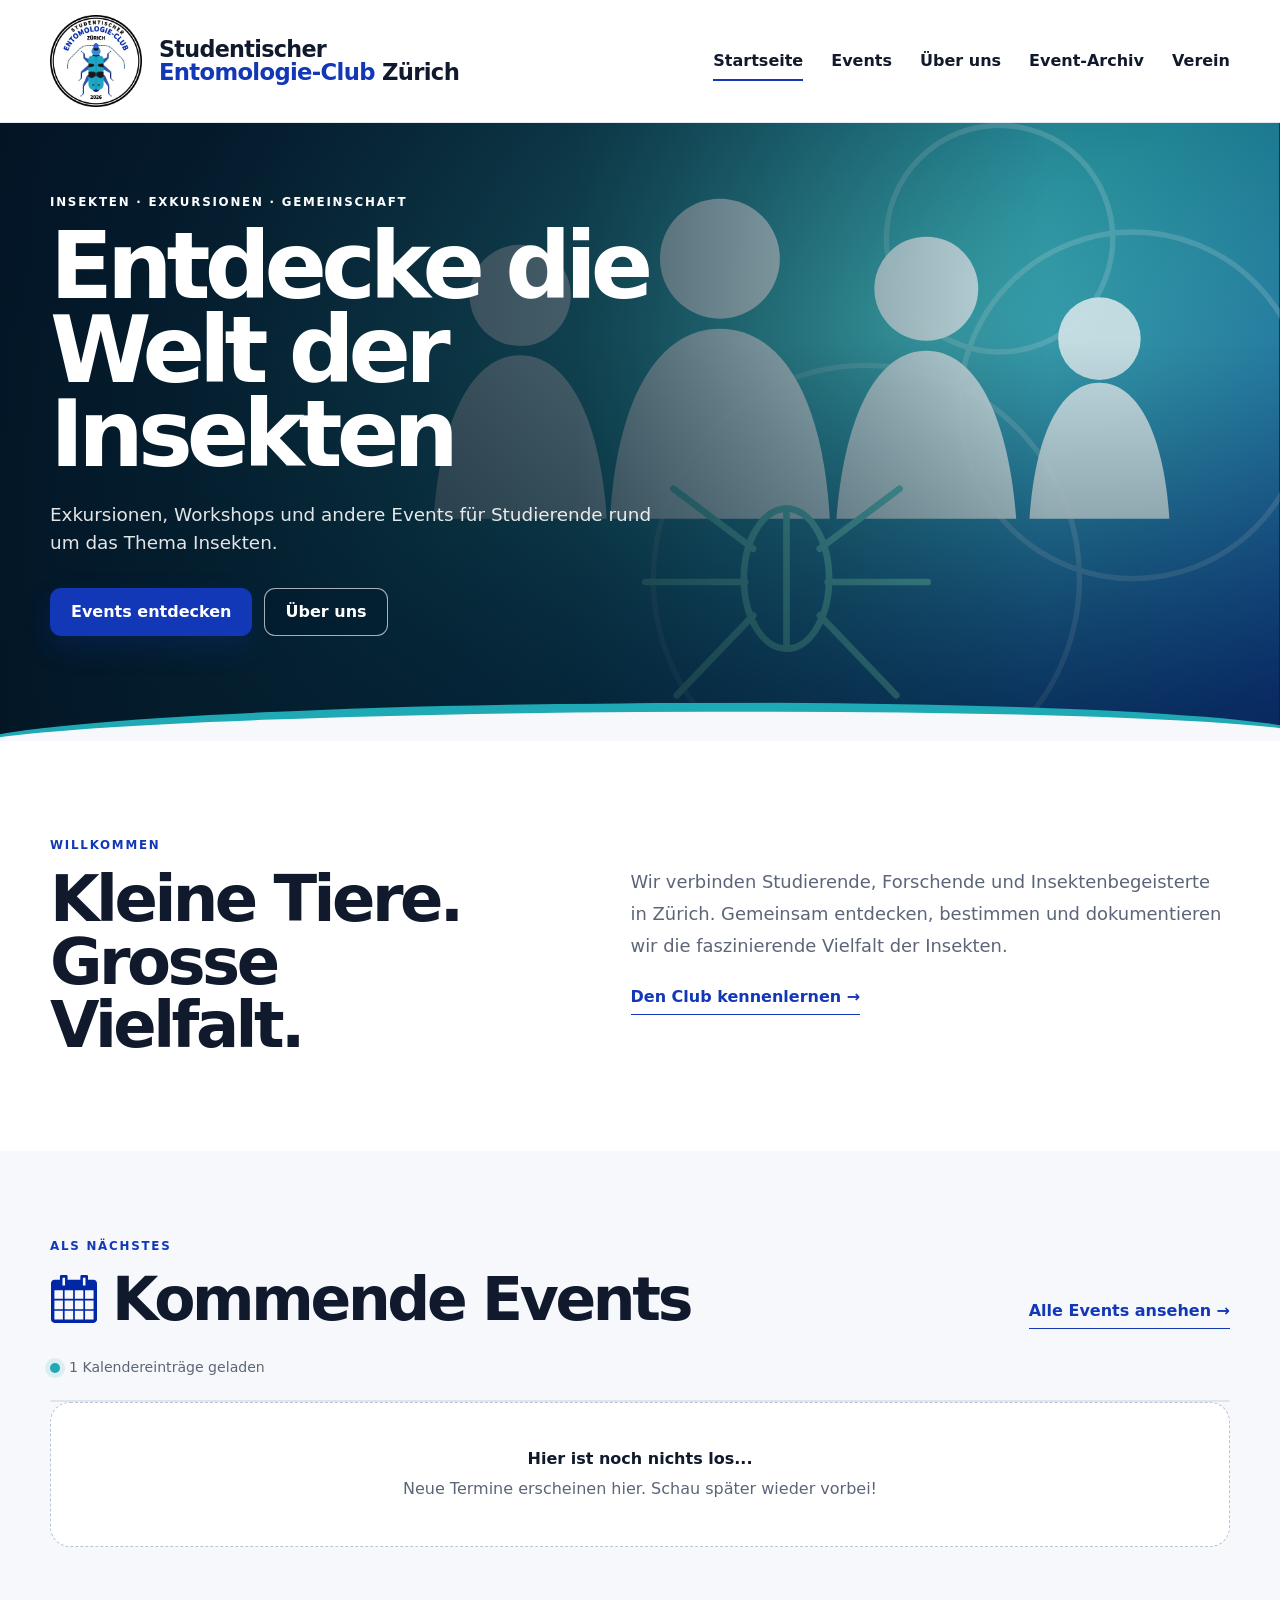
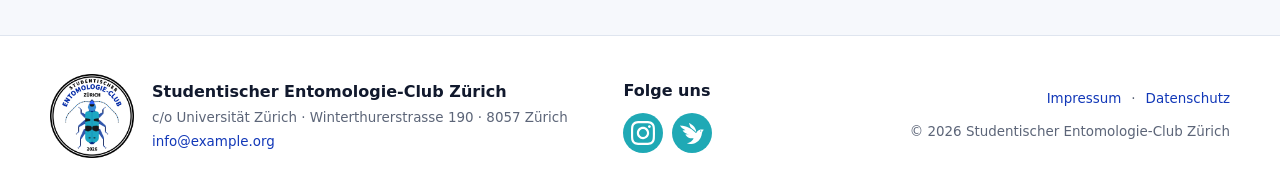
==== index.html @ a79291b7 "Update index.html" ====
<!doctype html>
<html lang="de">
<head>
  <meta charset="utf-8" />
  <meta name="viewport" content="width=device-width, initial-scale=1" />
  <meta name="theme-color" content="#1238b8" />
  <link rel="icon" href="assets/club-logo-maskottchen.png" type="image/png" />
  <link rel="stylesheet" href="styles.css" />
  <script src="calendar-config.js" defer></script>
  <script src="calendar/ics-parser.js" defer></script>
  <script src="app.js" defer></script>
  <meta name="description" content="Studentischer Entomologie-Club Zürich: Exkursionen, Bestimmungsabende und Workshops." />
  <title>Studentischer Entomologie-Club Zürich</title>
</head>
<body data-page="home">
<a class="skip-link" href="#main">Zum Inhalt springen</a>
<header class="site-header" id="top">
  <div class="header-inner shell">
    <a class="brand" href="index.html" aria-label="Startseite">
      <img src="assets/club-logo.png" alt="Logo des Studentischen Entomologie-Clubs Zürich" />
      <span class="brand-copy">
        <strong>Studentischer</strong>
        <span><b>Entomologie-Club</b> Zürich</span>
      </span>
    </a>
    <button class="menu-button" type="button" aria-expanded="false" aria-controls="main-nav">
      <span></span><span></span><span></span><span class="sr-only">Navigation öffnen</span>
    </button>
    <nav id="main-nav" class="main-nav" aria-label="Hauptnavigation">
      <a data-nav="home" href="index.html">Startseite</a>
      <a data-nav="events" href="events.html">Events</a>
      <a data-nav="about" href="ueber-uns.html">Über uns</a>
      <a data-nav="archive" href="archiv.html">Event-Archiv</a>
      <a data-nav="club" href="verein.html">Verein</a>
      <a class="button button-primary nav-join" data-member-only data-member-link href="#">Mitglied werden</a>
    </nav>
  </div>
</header>
<main id="main">
  <section class="hero" aria-labelledby="hero-title">
    <img id="hero-image" class="hero-media hero-image" src="assets/hero-group-placeholder.svg" alt="Mitglieder des Studentischen Entomologie-Clubs Zürich" />
    <video id="hero-video" class="hero-media hero-video" muted loop playsinline poster="assets/hero-poster.jpg" hidden aria-hidden="true">
      <source src="assets/hero-loop.mp4" type="video/mp4" />
    </video>
    <div class="hero-overlay"></div>
    <div class="hero-content shell">
      <div class="hero-copy-block">
        <p class="eyebrow">Insekten · Exkursionen · Gemeinschaft</p>
        <h1 id="hero-title">Entdecke die Welt der Insekten</h1>
        <p class="hero-copy">Exkursionen, Workshops und andere Events für Studierende rund um das Thema Insekten.</p>
        <div class="hero-actions">
          <a class="button button-primary" href="events.html">Events entdecken</a>
          <a class="button button-ghost" href="ueber-uns.html">Über uns</a>
          <a class="button button-ghost" data-member-only data-member-link href="#">Mitglied werden</a>
        </div>
      </div>
      <button id="video-toggle" class="video-toggle" type="button" aria-label="Video pausieren" hidden>
        <span class="video-toggle-icon" aria-hidden="true">Ⅱ</span>
      </button>
    </div>
    <div class="hero-wave" aria-hidden="true"></div>
  </section>

  <section class="home-intro section-white">
    <div class="shell intro-grid">
      <div><p class="eyebrow eyebrow-blue">Willkommen</p><h2>Kleine Tiere.<br />Grosse Vielfalt.</h2></div>
      <div><p data-home-intro></p><a class="text-action" href="ueber-uns.html">Den Club kennenlernen →</a></div>
    </div>
  </section>

  <section class="events-section home-events" aria-labelledby="home-events-title">
    <div class="shell">
      <div class="section-header">
        <div><p class="eyebrow eyebrow-blue">Als Nächstes</p><h2 id="home-events-title"><span class="section-icon" aria-hidden="true">
          <img src="assets/icons/calendar_blue.svg" alt="Kalender">
        </span>Kommende Events</h2></div>
        <a class="text-action" href="events.html">Alle Events ansehen →</a>
      </div>
      <div id="calendar-status" class="calendar-status" role="status" aria-live="polite"><span class="status-dot"></span><span>Kalender wird geladen …</span></div>
      <div id="home-event-list" class="event-list"></div>
      <div id="empty-state" class="empty-state" hidden><strong>Hier ist noch nichts los...</strong><span>Neue Termine erscheinen hier. Schau später wieder vorbei!</span></div>
    </div>
  </section>

  <!--
  <section class="feature-strip section-white">
    <div class="shell feature-grid">
      <a class="feature-card" href="events.html"><span>01</span><h3>Mitmachen</h3><p>Exkursionen, Workshops und Bestimmungsabende.</p></a>
      <a class="feature-card" href="ueber-uns.html"><span>02</span><h3>Menschen</h3><p>Lerne den Vorstand und den Club kennen.</p></a>
      <a class="feature-card" href="archiv.html"><span>03</span><h3>Zurückblicken</h3><p>Vergangene Events geordnet nach Semestern.</p></a>
    </div>
  </section>
-->
  
  <section class="membership-band" data-member-only aria-labelledby="membership-title">
    <div class="shell membership-inner"><div class="membership-icon" aria-hidden="true">◎</div><div class="membership-copy"><h2 id="membership-title">Mitglied werden</h2><p>Werde Teil unserer Community und entdecke gemeinsam mit uns die Vielfalt der Insekten.</p></div><a class="button button-light" data-member-link href="#">Jetzt beitreten</a></div>
  </section>
</main>
<footer class="site-footer" id="contact">
  <div class="shell footer-grid">
    <div class="footer-club">
      <img src="assets/club-logo.png" alt="" />
      <div>
        <strong data-brand>Studentischer Entomologie-Club Zürich</strong>
        <span data-address>c/o Universität Zürich</span>
        <a data-email-link href="mailto:info@example.org">info@example.org</a>
      </div>
    </div>
    <div class="footer-social">
      <strong>Folge uns</strong>
      <div class="social-links">
        <a data-instagram-link href="#" aria-label="Instagram">
          <img src="assets/icons/instagram.svg" alt="Instagram">
        </a>
        <a data-inaturalist-link href="#" aria-label="iNaturalist">
          <img src="assets/icons/inaturalist.svg" alt="iNaturalist">
        </a>
      </div>
    </div>
    <div class="footer-legal">
      <div><a href="verein.html#impressum">Impressum</a><span>·</span><a href="verein.html#datenschutz">Datenschutz</a></div>
      <span>© <span id="year"></span> <span data-brand>Studentischer Entomologie-Club Zürich</span></span>
    </div>
  </div>
</footer>
<div id="toast" class="toast" role="status" aria-live="polite"></div>
<dialog id="event-dialog" class="event-dialog">
  <button id="dialog-close" class="dialog-close" type="button" aria-label="Event schliessen">×</button>
  <div id="dialog-content"></div>
</dialog>
</body></html>
---- styles.css ----
:root {
  --blue: #1238b8;
  --blue-dark: #0b245f;
  --blue-soft: #eaf0ff;
  --teal: #1fa9b5;
  --teal-light: #66d2cf;
  --ink: #11192d;
  --muted: #5c6578;
  --paper: #fff;
  --canvas: #f6f8fc;
  --line: #dfe5ef;
  --success: #188e86;
  --error: #b43838;
  --shadow: 0 18px 60px rgba(24,50,104,.12);
  --radius: 20px;
  --shell: min(1180px, calc(100vw - 40px));
}
* { box-sizing: border-box; }
html { scroll-behavior: smooth; }
body { margin: 0; color: var(--ink); background: var(--canvas); font-family: Inter, ui-sans-serif, system-ui, -apple-system, BlinkMacSystemFont, "Segoe UI", sans-serif; line-height: 1.55; }
body.dialog-open { overflow: hidden; }
a { color: inherit; }
img, video { display: block; max-width: 100%; }
button, input { font: inherit; }
.shell { width: var(--shell); margin-inline: auto; }
.sr-only { position: absolute; width: 1px; height: 1px; padding: 0; margin: -1px; overflow: hidden; clip: rect(0,0,0,0); white-space: nowrap; border: 0; }
.skip-link { position: fixed; z-index: 999; top: 10px; left: 10px; transform: translateY(-150%); padding: 10px 14px; border-radius: 10px; background: #fff; }
.skip-link:focus { transform: translateY(0); }
[hidden] { display: none !important; }

.site-header { position: relative; z-index: 50; background: #fff; border-bottom: 1px solid rgba(223,229,239,.8); }
.header-inner { min-height: 122px; display: flex; align-items: center; justify-content: space-between; gap: 32px; }
.brand { display: inline-flex; align-items: center; gap: 17px; min-width: 0; text-decoration: none; }
.brand img { width: 92px; height: 92px; object-fit: contain; flex: 0 0 auto; }
.brand-copy { min-width: 0; display: grid; font-size: 1.42rem; font-weight: 800; line-height: 1.03; letter-spacing: -.03em; }
.brand-copy strong { font-size: .98em; }
.brand-copy b { color: var(--blue); }
.main-nav { display: flex; align-items: center; gap: 28px; }
.main-nav > a { position: relative; text-decoration: none; font-weight: 750; white-space: nowrap; }
.main-nav > a:not(.button)::after { content: ""; position: absolute; left: 0; right: 100%; bottom: -8px; height: 2px; background: var(--blue); transition: right .2s ease; }
.main-nav > a:not(.button):hover::after, .main-nav > a.is-active:not(.button)::after { right: 0; }
.menu-button { display: none; width: 46px; height: 46px; padding: 9px; border: 0; border-radius: 12px; background: var(--blue-soft); }
.menu-button > span:not(.sr-only) { display: block; height: 2px; margin: 5px 0; background: var(--blue-dark); }

.button { min-height: 48px; display: inline-flex; align-items: center; justify-content: center; gap: 10px; padding: 0 20px; border: 1px solid transparent; border-radius: 11px; text-decoration: none; font-weight: 800; transition: transform .18s ease, box-shadow .18s ease; }
.button:hover { transform: translateY(-2px); }
.button-primary { color: #fff; background: var(--blue); box-shadow: 0 12px 28px rgba(18,56,184,.2); }
.button-ghost { color: #fff; border-color: rgba(255,255,255,.65); background: rgba(4,20,42,.22); backdrop-filter: blur(8px); }
.button-light { color: var(--blue); background: #fff; }
.nav-join { min-height: 50px; padding-inline: 24px; }
.text-action { display: inline-flex; align-items: center; padding-bottom: 4px; color: var(--blue); border: 0; border-bottom: 1px solid currentColor; background: none; text-decoration: none; font-weight: 800; cursor: pointer; }

.hero { position: relative; min-height: 590px; display: grid; overflow: hidden; color: #fff; background: var(--blue-dark); }
.hero-media { position: absolute; inset: 0; width: 100%; height: 100%; object-fit: cover; }
.hero-overlay { position: absolute; inset: 0; background: linear-gradient(90deg, rgba(3,19,35,.92) 0%, rgba(4,29,43,.70) 45%, rgba(5,40,54,.12) 82%), linear-gradient(0deg, rgba(3,26,37,.58), transparent 65%); }
.hero-content { position: relative; z-index: 2; min-height: 590px; display: grid; grid-template-columns: minmax(0, 1fr) auto; align-items: center; gap: 40px; padding-block: 70px 105px; }
.hero-copy-block { max-width: 670px; }
.eyebrow { margin: 0 0 14px; font-size: .74rem; font-weight: 900; letter-spacing: .15em; text-transform: uppercase; }
.eyebrow-blue { color: var(--blue); }
.hero h1, .page-hero h1 { margin: 0; font-size: clamp(3.6rem, 7.2vw, 6.7rem); line-height: .91; letter-spacing: -.065em; }
.hero-copy { max-width: 620px; margin: 24px 0 0; color: rgba(255,255,255,.89); font-size: 1.15rem; }
.hero-actions { display: flex; flex-wrap: wrap; gap: 12px; margin-top: 30px; }
.video-toggle { width: 86px; height: 86px; display: grid; place-items: center; border: 2px solid rgba(255,255,255,.8); border-radius: 50%; color: #fff; background: rgba(0,0,0,.18); cursor: pointer; backdrop-filter: blur(8px); }
.video-toggle-icon { font-size: 1.55rem; }
.hero-wave { position: absolute; z-index: 3; left: -3%; right: -3%; bottom: -42px; height: 80px; border-top: 9px solid var(--teal); border-radius: 50% 50% 0 0; background: var(--canvas); transform: rotate(-.4deg); }

.page-hero { padding: 78px 0 72px; background: linear-gradient(130deg, #f8fbff 0%, #edf5fb 58%, #e2f6f5 100%); border-bottom: 1px solid var(--line); }
.page-hero h1 { max-width: 950px; font-size: clamp(3.2rem, 7vw, 6.2rem); }
.page-hero p:last-child { max-width: 760px; margin: 22px 0 0; color: var(--muted); font-size: 1.12rem; }

.section-white { background: #fff; }
.home-intro { padding: 95px 0; }
.intro-grid { display: grid; grid-template-columns: .9fr 1.1fr; gap: 90px; align-items: start; }
.intro-grid h2, .section-header h2, .team-section h2, .archive-promo h2, .documents-section h2, .contact-page h2, .legal-section h2 { margin: 0; font-size: clamp(2.4rem, 5vw, 4.3rem); line-height: .98; letter-spacing: -.055em; }
.intro-grid > div:last-child > p { margin: 30px 0 22px; color: var(--muted); font-size: 1.12rem; line-height: 1.8; }

.events-section { padding: 78px 0 88px; background: var(--canvas); }
.home-events { padding-top: 86px; }
.page-events { padding-top: 68px; }
.section-header { display: flex; align-items: end; justify-content: space-between; gap: 30px; margin-bottom: 25px; }
.section-header h2 { display: flex; align-items: center; gap: 14px; font-size: clamp(2.15rem, 4.7vw, 3.75rem); }
.section-icon { color: var(--blue); font-size: .8em; }
.section-icon img { width: 1em; height: 1em; object-fit: contain; display: block; }
.filter-row { display: flex; flex-wrap: wrap; gap: 9px; margin-bottom: 18px; }
.filter-chip { min-height: 44px; padding: 0 16px; border: 1px solid var(--line); border-radius: 999px; color: var(--ink); background: #fff; font-weight: 760; cursor: pointer; }
.filter-chip:hover, .filter-chip.is-active { color: #fff; border-color: var(--blue); background: var(--blue); }
.calendar-status { min-height: 28px; display: flex; align-items: center; gap: 9px; margin: 12px 0 18px; color: var(--muted); font-size: .88rem; }
.status-dot { width: 10px; height: 10px; border-radius: 50%; background: #8793a8; box-shadow: 0 0 0 5px rgba(135,147,168,.12); }
.calendar-status.is-success .status-dot { background: var(--teal); box-shadow: 0 0 0 5px rgba(31,169,181,.13); }
.calendar-status.is-error { color: var(--error); }
.calendar-status.is-error .status-dot { background: var(--error); box-shadow: 0 0 0 5px rgba(180,56,56,.12); }
.event-list { display: grid; border: 1px solid var(--line); border-radius: var(--radius); overflow: hidden; background: #fff; box-shadow: 0 12px 38px rgba(29,52,97,.06); }
.event-row { display: grid; grid-template-columns: 185px minmax(0, 1fr) auto; align-items: center; gap: 24px; min-height: 147px; padding: 18px 22px; border-bottom: 1px solid var(--line); cursor: pointer; transition: background .16s ease; }
.event-row:last-child { border-bottom: 0; }
.event-row:hover { background: #fbfcff; }
.event-thumbnail { height: 112px; overflow: hidden; border-radius: 10px; background: #e1e8f2; }
.event-thumbnail img { width: 100%; height: 100%; object-fit: cover; }
.event-main { min-width: 0; }
.event-title-line { display: flex; align-items: center; flex-wrap: wrap; gap: 10px; }
.event-title-line h3 { margin: 0; color: var(--blue); font-size: 1.11rem; }
.event-type { display: inline-flex; align-items: center; min-height: 24px; padding: 3px 8px; color: var(--blue); background: var(--blue-soft); border-radius: 999px; font-size: .67rem; font-weight: 850; text-transform: uppercase; letter-spacing: .05em; }
.event-meta { display: flex; flex-wrap: wrap; gap: 7px 20px; margin-top: 8px; color: #3e485d; font-size: .86rem; font-weight: 650; }
.event-meta span { display: inline-flex; align-items: center; gap: 6px; }
.event-meta-icon { height: 1em; width: auto; vertical-align: -0.15em; }
.event-badges { display: flex; flex-wrap: wrap; gap: 6px; margin-top: 9px; }
.info-badge { display: inline-flex; align-items: center; min-height: 25px; padding: 3px 9px; border-radius: 999px; color: #3f4b61; background: #f0f3f8; font-size: .72rem; font-weight: 750; }
.info-badge.is-important { color: #075e68; background: #daf5f2; }
.event-main p { margin: 9px 0 0; color: var(--muted); font-size: .91rem; white-space: nowrap; overflow: hidden; text-overflow: ellipsis; }
.event-more { justify-self: end; display: inline-flex; align-items: center; gap: 11px; border: 0; background: transparent; color: var(--blue); font-weight: 850; cursor: pointer; white-space: nowrap; }
.event-more span { font-size: 1.55rem; }
.empty-state { padding: 44px 24px; border: 1px dashed #b8c4d8; border-radius: var(--radius); background: #fff; text-align: center; }
.empty-state strong, .empty-state span { display: block; }
.empty-state span { margin-top: 6px; color: var(--muted); }

.feature-strip { padding: 80px 0; }
.feature-grid { display: grid; grid-template-columns: repeat(3, 1fr); gap: 20px; }
.feature-card { min-height: 260px; padding: 30px; border: 1px solid var(--line); border-radius: var(--radius); text-decoration: none; background: #fff; transition: transform .2s ease, box-shadow .2s ease; }
.feature-card:hover { transform: translateY(-5px); box-shadow: var(--shadow); }
.feature-card > span { color: var(--teal); font-size: .76rem; font-weight: 900; letter-spacing: .12em; }
.feature-card h3 { margin: 70px 0 8px; font-size: 1.65rem; }
.feature-card p { margin: 0; color: var(--muted); }

.membership-band { padding: 0 0 78px; background: var(--canvas); }
.membership-inner { min-height: 145px; display: grid; grid-template-columns: 68px minmax(0,1fr) auto; align-items: center; gap: 24px; padding: 28px 34px; color: #fff; border-radius: 18px; background: linear-gradient(110deg, var(--teal), #1598bd 42%, var(--blue)); box-shadow: var(--shadow); }
.membership-icon { width: 62px; height: 62px; display: grid; place-items: center; border: 2px solid rgba(255,255,255,.75); border-radius: 50%; font-size: 2rem; }
.membership-copy h2 { margin: 0; font-size: 1.85rem; }
.membership-copy p { margin: 5px 0 0; max-width: 650px; color: rgba(255,255,255,.88); }

.archive-promo { padding: 85px 0; }
.archive-promo-inner { display: flex; align-items: center; justify-content: space-between; gap: 40px; }
.archive-promo-inner p:not(.eyebrow) { max-width: 670px; margin: 15px 0 0; color: var(--muted); }
.archive-section { padding: 68px 0 95px; }
.archive-groups { display: grid; gap: 55px; }
.archive-semester-header { display: flex; align-items: center; gap: 18px; margin-bottom: 17px; }
.archive-semester-header h2 { margin: 0; font-size: clamp(2rem,4vw,3.2rem); letter-spacing: -.045em; }
.archive-count { padding: 5px 10px; border-radius: 999px; color: var(--blue); background: var(--blue-soft); font-size: .75rem; font-weight: 800; }

.values-section { padding: 80px 0; }
.values-grid { display: grid; grid-template-columns: repeat(3, 1fr); gap: 25px; }
.values-grid article { padding: 28px 30px; border-left: 3px solid var(--teal); }
.values-grid article > span { color: var(--blue); font-size: .75rem; font-weight: 900; letter-spacing: .12em; }
.values-grid h2 { margin: 35px 0 9px; font-size: 2rem; }
.values-grid p { margin: 0; color: var(--muted); }
.team-section { padding: 86px 0 100px; }
.team-grid { display: grid; grid-template-columns: repeat(4,1fr); gap: 22px; }
.team-card { overflow: hidden; border: 1px solid var(--line); border-radius: var(--radius); background: #fff; box-shadow: 0 12px 36px rgba(26,49,92,.06); }
.team-portrait { aspect-ratio: 4 / 4.5; overflow: hidden; background: #dce7f5; }
.team-portrait img { width: 100%; height: 100%; object-fit: cover; }
.team-copy { padding: 22px; }
.team-role { color: var(--blue); font-size: .72rem; font-weight: 900; letter-spacing: .1em; text-transform: uppercase; }
.team-copy h3 { margin: 7px 0 14px; font-size: 1.55rem; }
.team-facts { display: grid; gap: 10px; margin: 0; }
.team-facts div { display: grid; gap: 2px; }
.team-facts dt { color: var(--muted); font-size: .7rem; font-weight: 850; text-transform: uppercase; letter-spacing: .07em; }
.team-facts dd { margin: 0; }
.team-contact { display: inline-block; margin-top: 17px; color: var(--blue); font-weight: 800; text-decoration: none; }
.documents-teaser { padding: 85px 0; }

.documents-section { padding: 72px 0 92px; }
.document-grid { display: grid; grid-template-columns: 1fr 1fr; gap: 20px; margin-top: 24px; }
.document-card { display: grid; grid-template-columns: 64px 1fr auto; align-items: center; gap: 18px; min-height: 120px; padding: 22px; border: 1px solid var(--line); border-radius: 13px; background: #fff; text-decoration: none; transition: transform .18s ease, box-shadow .18s ease; }
.document-card:hover { transform: translateY(-3px); box-shadow: 0 14px 34px rgba(22,44,91,.09); }
.document-icon { width: 58px; height: 58px; flex-shrink: 0; display: flex; align-items: center; justify-content: center; border: none; font-size: 1.7rem; }
.document-icon img { width: auto; height: 58px; max-width: 58px; object-fit: contain; display: block; }
.document-icon.shield { border-radius: 0; }
.document-card strong, .document-card small { display: block; }
.document-card small { margin-top: 5px; color: var(--muted); }
.document-arrow { color: var(--blue); font-size: 2rem; }
.contact-page { padding: 85px 0; }
.contact-page-grid { display: grid; grid-template-columns: 1fr 1fr; gap: 80px; align-items: center; }
.contact-page-grid p:not(.eyebrow) { max-width: 580px; color: var(--muted); }
.contact-box { display: grid; gap: 9px; padding: 30px; border: 1px solid var(--line); border-radius: var(--radius); background: var(--canvas); }
.contact-box a { color: var(--blue); text-decoration: none; font-weight: 800; }
.legal-section { padding: 80px 0 100px; }
.legal-grid { display: grid; grid-template-columns: 1fr 1fr; gap: 35px; }
.legal-grid article { padding: 32px; border: 1px solid var(--line); border-radius: var(--radius); background: #fff; }
.legal-grid h2 { font-size: 2.4rem; }
.legal-grid a { color: var(--blue); }
.legal-note { color: var(--muted); font-size: .9rem; }

.site-footer { padding: 38px 0; background: #fff; border-top: 1px solid var(--line); }
.footer-grid { display: grid; grid-template-columns: 1.6fr .7fr 1fr; gap: 45px; align-items: center; }
.footer-club { display: flex; align-items: center; gap: 18px; }
.footer-club img { width: 84px; height: 84px; object-fit: contain; }
.footer-club div { display: grid; gap: 3px; }
.footer-club span, .footer-club a, .footer-legal { color: var(--muted); font-size: .84rem; }
.footer-club a { color: var(--blue); text-decoration: none; }
.footer-social strong { display: block; margin-bottom: 9px; }
.social-links { display: flex; gap: 9px; }
.social-links a { width: 40px; height: 40px; display: grid; place-items: center; color: #fff; background: var(--teal); border-radius: 50%; text-decoration: none; font-weight: 900; }
.social-links a img {width: 24px; height: 24px; max-width: 24px; max-height: 24px; object-fit: contain; display: block; }
.footer-legal { display: grid; gap: 12px; justify-items: end; text-align: right; }
.footer-legal div { display: flex; gap: 10px; }
.footer-legal a { color: var(--blue); text-decoration: none; }

.event-dialog { width: min(950px, calc(100vw - 28px)); max-height: calc(100vh - 30px); padding: 0; border: 0; border-radius: 22px; overflow: auto; box-shadow: 0 30px 100px rgba(5,21,54,.34); }
.event-dialog::backdrop { background: rgba(6,18,41,.72); backdrop-filter: blur(5px); }
.dialog-close { position: sticky; z-index: 5; float: right; top: 13px; margin: 13px 13px -58px 0; width: 42px; height: 42px; border: 0; border-radius: 50%; color: #fff; background: rgba(10,24,48,.7); font-size: 1.65rem; cursor: pointer; }
.dialog-image { height: 340px; background: #dbe3ef; }
.dialog-image img { width: 100%; height: 100%; object-fit: cover; }
.dialog-layout { display: grid; grid-template-columns: 1fr 285px; gap: 40px; padding: 34px; }
.dialog-copy h2 { margin: 13px 0 20px; font-size: clamp(2rem,4.4vw,3.4rem); line-height: 1; letter-spacing: -.045em; }
.dialog-description { color: #3f4859; line-height: 1.75; }
.dialog-actions { display: flex; flex-wrap: wrap; gap: 10px; margin-top: 28px; }
.dialog-facts { display: grid; align-content: start; border-left: 1px solid var(--line); padding-left: 25px; }
.dialog-facts div { display: grid; gap: 3px; padding: 12px 0; border-bottom: 1px solid var(--line); }
.dialog-facts strong { color: var(--blue); font-size: .7rem; text-transform: uppercase; letter-spacing: .08em; }
.dialog-facts span { color: #3f4859; }
.toast { position: fixed; z-index: 100; left: 50%; bottom: 25px; transform: translate(-50%,25px); padding: 12px 18px; color: #fff; background: var(--blue-dark); border-radius: 999px; opacity: 0; pointer-events: none; transition: .2s ease; box-shadow: var(--shadow); }
.toast.is-visible { opacity: 1; transform: translate(-50%,0); }

@media (max-width: 1080px) {
  .main-nav { gap: 19px; }
  .main-nav > a { font-size: .92rem; }
  .team-grid { grid-template-columns: repeat(2,1fr); }
}
@media (max-width: 900px) {
  .header-inner { min-height: 96px; }
  .brand img { width: 72px; height: 72px; }
  .brand-copy { font-size: 1.18rem; }
  .menu-button { display: block; }
  .main-nav { position: absolute; top: 95px; left: 20px; right: 20px; display: none; align-items: stretch; flex-direction: column; gap: 0; padding: 12px; border: 1px solid var(--line); border-radius: 15px; background: #fff; box-shadow: var(--shadow); }
  .main-nav.is-open { display: flex; }
  .main-nav > a { padding: 13px; }
  .event-row { grid-template-columns: 145px minmax(0,1fr); }
  .event-more { grid-column: 2; justify-self: start; padding: 0; }
  .intro-grid, .contact-page-grid { grid-template-columns: 1fr; gap: 20px; }
  .footer-grid { grid-template-columns: 1fr 1fr; }
  .footer-legal { grid-column: 1/-1; justify-items: start; text-align: left; }
}
@media (max-width: 700px) {
  :root { --shell: min(100% - 26px,1180px); }
  .brand { gap: 10px; }
  .brand img { width: 56px; height: 56px; }
  .brand-copy { display: grid; max-width: 220px; font-size: .93rem; line-height: 1.05; }
  .brand-copy strong { display: block; font-size: .88em; }
  .header-inner { min-height: 76px; }
  .main-nav { top: 75px; }
  .hero, .hero-content { min-height: 640px; }
  .hero-content { grid-template-columns: 1fr; align-content: center; }
  .hero-copy-block { padding-top: 65px; }
  .hero h1 { font-size: clamp(3rem,14vw,4.7rem); }
  .video-toggle { justify-self: start; width: 66px; height: 66px; margin-bottom: 65px; }
  .hero-overlay { background: linear-gradient(90deg,rgba(4,20,29,.91),rgba(5,28,39,.55)), linear-gradient(0deg,rgba(2,21,31,.72),transparent 65%); }
  .page-hero { padding: 55px 0 50px; }
  .page-hero h1 { font-size: clamp(2.9rem,13vw,4.4rem); }
  .section-header { align-items: flex-start; flex-direction: column; }
  .event-row { grid-template-columns: 108px 1fr; gap: 14px; padding: 14px; }
  .event-thumbnail { height: 92px; }
  .event-title-line { display: block; }
  .event-type { margin-top: 6px; }
  .event-meta { display: grid; gap: 4px; }
  .event-main p { white-space: normal; display: -webkit-box; -webkit-line-clamp: 2; -webkit-box-orient: vertical; }
  .event-more { grid-column: 1/-1; justify-self: end; }
  .feature-grid, .values-grid, .team-grid, .document-grid, .legal-grid { grid-template-columns: 1fr; }
  .archive-promo-inner { align-items: flex-start; flex-direction: column; }
  .membership-inner { grid-template-columns: 58px 1fr; padding: 25px 22px; }
  .membership-inner .button { grid-column: 1/-1; justify-self: start; }
  .footer-grid { grid-template-columns: 1fr; }
  .footer-legal { grid-column: auto; }
  .dialog-image { height: 245px; }
  .dialog-layout { grid-template-columns: 1fr; gap: 24px; padding: 23px; }
  .dialog-facts { border-left: 0; border-top: 1px solid var(--line); padding: 15px 0 0; }
}
@media (max-width: 420px) {
  .brand-copy { max-width: 185px; font-size: .82rem; }
  .brand img { width: 50px; height: 50px; }
  .menu-button { width: 42px; height: 42px; }
  .event-row { grid-template-columns: 1fr; }
  .event-thumbnail { height: 175px; }
  .event-more { grid-column: auto; justify-self: start; }
}
@media (prefers-reduced-motion: reduce) { html { scroll-behavior: auto; } *,*::before,*::after { animation-duration:.01ms !important; transition-duration:.01ms !important; } }

.document-placeholder { max-width: 850px; padding: 42px; border: 1px solid var(--line); border-radius: var(--radius); background: var(--canvas); }
.document-placeholder h2 { margin-top: 0; }
.document-placeholder code { padding: 2px 6px; border-radius: 5px; background: var(--blue-soft); }
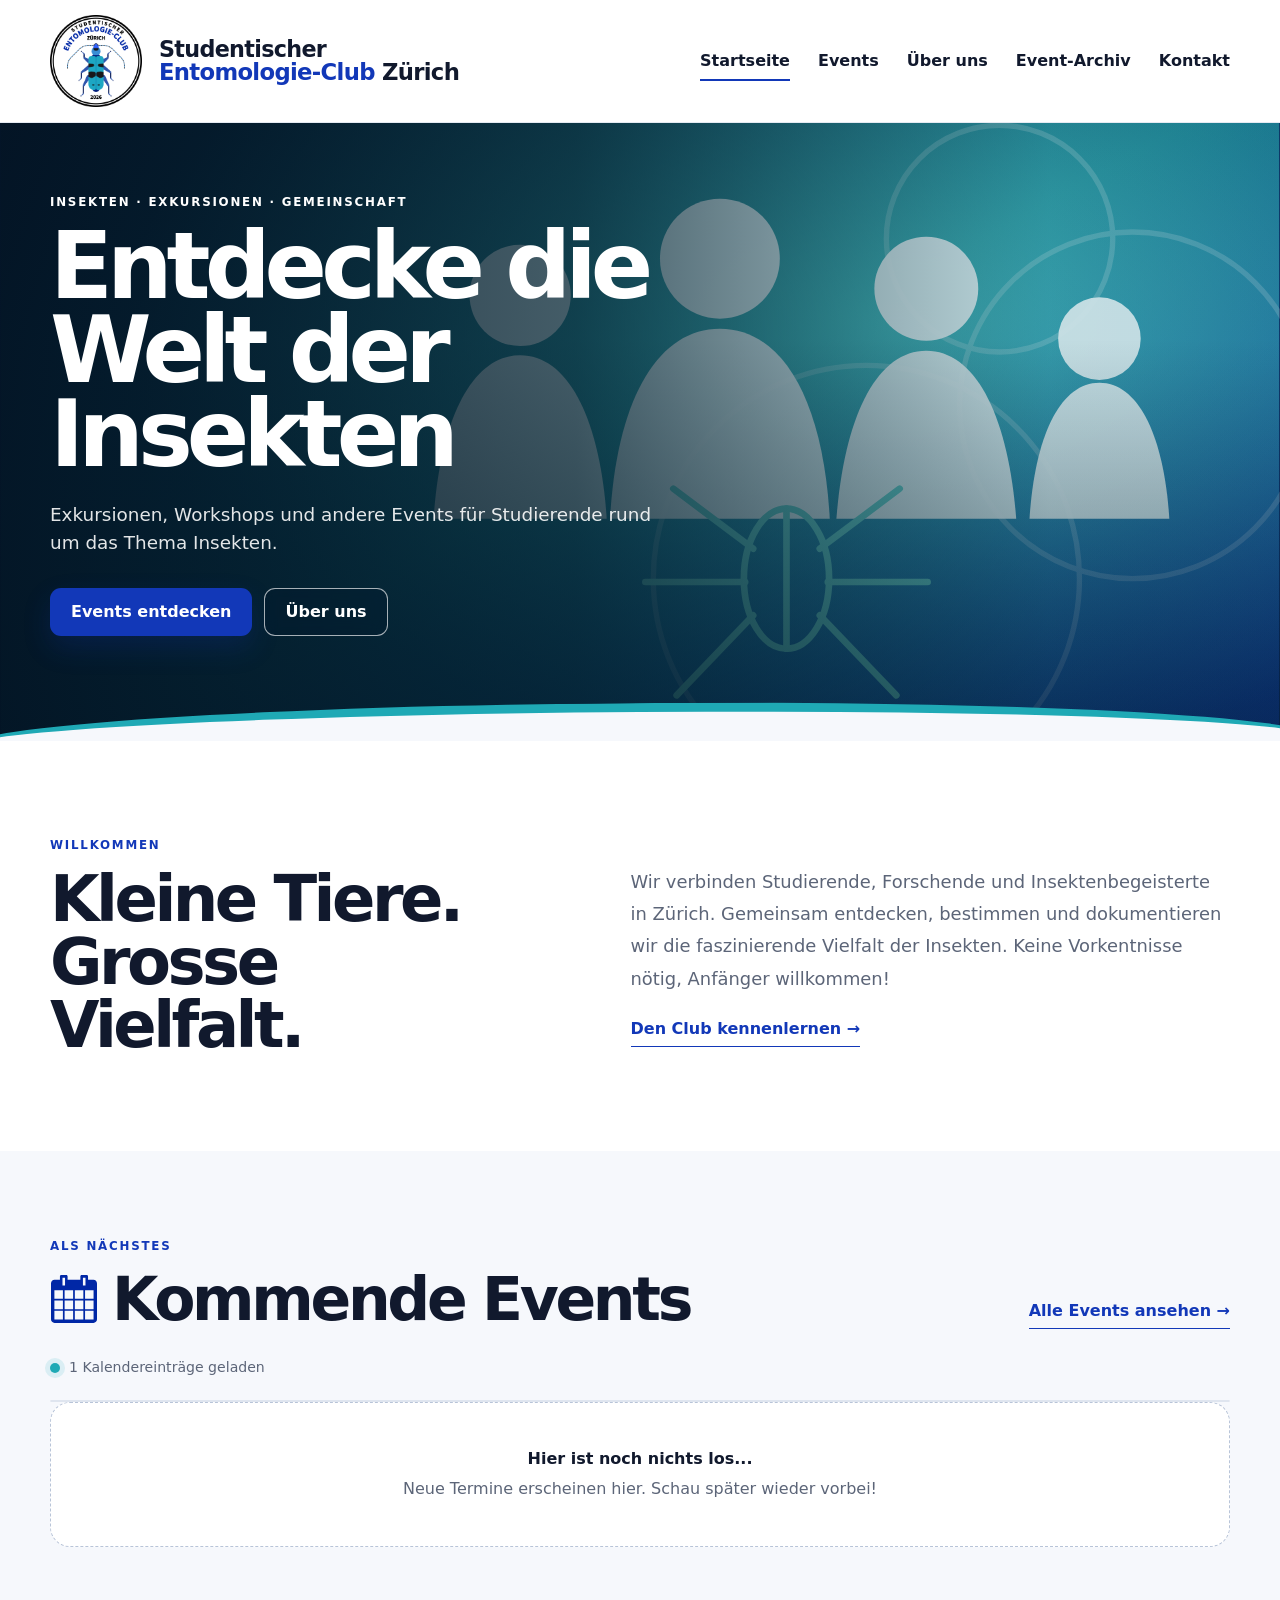
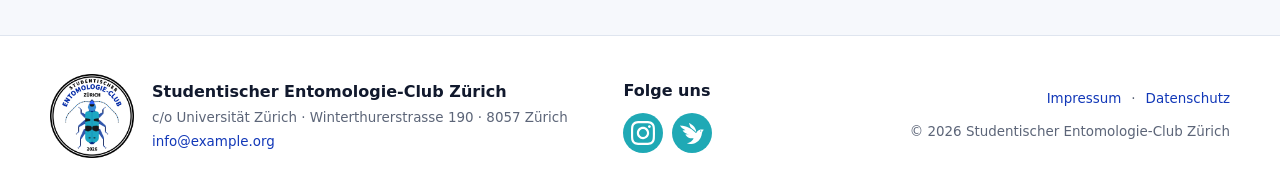
==== commit a70c4072: "Add files via upload" ====
--- a/index.html
+++ b/index.html
@@ -31,7 +31,7 @@
       <a data-nav="events" href="events.html">Events</a>
       <a data-nav="about" href="ueber-uns.html">Über uns</a>
       <a data-nav="archive" href="archiv.html">Event-Archiv</a>
-      <a data-nav="club" href="verein.html">Verein</a>
+      <a data-nav="club" href="verein.html">Kontakt</a>
       <a class="button button-primary nav-join" data-member-only data-member-link href="#">Mitglied werden</a>
     </nav>
   </div>
@@ -82,16 +82,6 @@
     </div>
   </section>
 
-  <!--
-  <section class="feature-strip section-white">
-    <div class="shell feature-grid">
-      <a class="feature-card" href="events.html"><span>01</span><h3>Mitmachen</h3><p>Exkursionen, Workshops und Bestimmungsabende.</p></a>
-      <a class="feature-card" href="ueber-uns.html"><span>02</span><h3>Menschen</h3><p>Lerne den Vorstand und den Club kennen.</p></a>
-      <a class="feature-card" href="archiv.html"><span>03</span><h3>Zurückblicken</h3><p>Vergangene Events geordnet nach Semestern.</p></a>
-    </div>
-  </section>
--->
-  
   <section class="membership-band" data-member-only aria-labelledby="membership-title">
     <div class="shell membership-inner"><div class="membership-icon" aria-hidden="true">◎</div><div class="membership-copy"><h2 id="membership-title">Mitglied werden</h2><p>Werde Teil unserer Community und entdecke gemeinsam mit uns die Vielfalt der Insekten.</p></div><a class="button button-light" data-member-link href="#">Jetzt beitreten</a></div>
   </section>
--- a/styles.css
+++ b/styles.css
@@ -72,7 +72,7 @@
 .section-white { background: #fff; }
 .home-intro { padding: 95px 0; }
 .intro-grid { display: grid; grid-template-columns: .9fr 1.1fr; gap: 90px; align-items: start; }
-.intro-grid h2, .section-header h2, .team-section h2, .archive-promo h2, .documents-section h2, .contact-page h2, .legal-section h2 { margin: 0; font-size: clamp(2.4rem, 5vw, 4.3rem); line-height: .98; letter-spacing: -.055em; }
+.intro-grid h2, .section-header h2, .archive-promo h2, .documents-section h2, .contact-page h2, .donations-section h2, .legal-section h2 { margin: 0; font-size: clamp(2.4rem, 5vw, 4.3rem); line-height: .98; letter-spacing: -.055em; }
 .intro-grid > div:last-child > p { margin: 30px 0 22px; color: var(--muted); font-size: 1.12rem; line-height: 1.8; }
 
 .events-section { padding: 78px 0 88px; background: var(--canvas); }
@@ -113,14 +113,6 @@
 .empty-state strong, .empty-state span { display: block; }
 .empty-state span { margin-top: 6px; color: var(--muted); }
 
-.feature-strip { padding: 80px 0; }
-.feature-grid { display: grid; grid-template-columns: repeat(3, 1fr); gap: 20px; }
-.feature-card { min-height: 260px; padding: 30px; border: 1px solid var(--line); border-radius: var(--radius); text-decoration: none; background: #fff; transition: transform .2s ease, box-shadow .2s ease; }
-.feature-card:hover { transform: translateY(-5px); box-shadow: var(--shadow); }
-.feature-card > span { color: var(--teal); font-size: .76rem; font-weight: 900; letter-spacing: .12em; }
-.feature-card h3 { margin: 70px 0 8px; font-size: 1.65rem; }
-.feature-card p { margin: 0; color: var(--muted); }
-
 .membership-band { padding: 0 0 78px; background: var(--canvas); }
 .membership-inner { min-height: 145px; display: grid; grid-template-columns: 68px minmax(0,1fr) auto; align-items: center; gap: 24px; padding: 28px 34px; color: #fff; border-radius: 18px; background: linear-gradient(110deg, var(--teal), #1598bd 42%, var(--blue)); box-shadow: var(--shadow); }
 .membership-icon { width: 62px; height: 62px; display: grid; place-items: center; border: 2px solid rgba(255,255,255,.75); border-radius: 50%; font-size: 2rem; }
@@ -136,27 +128,36 @@
 .archive-semester-header h2 { margin: 0; font-size: clamp(2rem,4vw,3.2rem); letter-spacing: -.045em; }
 .archive-count { padding: 5px 10px; border-radius: 999px; color: var(--blue); background: var(--blue-soft); font-size: .75rem; font-weight: 800; }
 
-.values-section { padding: 80px 0; }
-.values-grid { display: grid; grid-template-columns: repeat(3, 1fr); gap: 25px; }
-.values-grid article { padding: 28px 30px; border-left: 3px solid var(--teal); }
-.values-grid article > span { color: var(--blue); font-size: .75rem; font-weight: 900; letter-spacing: .12em; }
-.values-grid h2 { margin: 35px 0 9px; font-size: 2rem; }
-.values-grid p { margin: 0; color: var(--muted); }
-.team-section { padding: 86px 0 100px; }
-.team-grid { display: grid; grid-template-columns: repeat(4,1fr); gap: 22px; }
-.team-card { overflow: hidden; border: 1px solid var(--line); border-radius: var(--radius); background: #fff; box-shadow: 0 12px 36px rgba(26,49,92,.06); }
-.team-portrait { aspect-ratio: 4 / 4.5; overflow: hidden; background: #dce7f5; }
+.about-us { padding: 86px 0 92px; }
+.about-us-inner h2 { margin: 0; font-size: clamp(2.4rem, 5vw, 4.3rem); line-height: .98; letter-spacing: -.055em; }
+.about-us-copy { width: 100%; margin-top: 28px; }
+.about-us-copy p { margin: 0; color: var(--muted); font-size: 1.08rem; line-height: 1.8; }
+.about-us-copy p + p { margin-top: 16px; }
+
+.team-section { padding: 78px 0; }
+.team-section + .team-section { padding-top: 0; }
+.people-disclosure > summary { display: flex; align-items: end; justify-content: space-between; gap: 30px; list-style: none; cursor: pointer; }
+.people-disclosure > summary::-webkit-details-marker { display: none; }
+.people-disclosure > summary .eyebrow { display: block; }
+.people-disclosure > summary:focus-visible { outline: 3px solid rgba(18,56,184,.28); outline-offset: 8px; border-radius: 8px; }
+.people-disclosure[open] > summary { margin-bottom: 25px; }
+.summary-heading { display: block; margin: 0; font-size: clamp(2.4rem, 5vw, 4.3rem); font-weight: 750; line-height: .98; letter-spacing: -.055em; }
+.disclosure-action { flex: 0 0 auto; min-height: 38px; display: inline-flex; align-items: center; padding: 0 13px; color: var(--blue); border: 1px solid var(--line); border-radius: 999px; background: #fff; font-size: .8rem; font-weight: 800; }
+.people-disclosure:not([open]) .when-open, .people-disclosure[open] .when-closed { display: none; }
+.team-grid { display: grid; grid-template-columns: repeat(2,minmax(0,1fr)); gap: 18px; }
+.team-card { min-height: 205px; display: grid; grid-template-columns: 164px minmax(0,1fr); overflow: hidden; border: 0; border-radius: 16px; background: #fff; box-shadow: 0 12px 36px rgba(26,49,92,.08); }
+.team-portrait { min-height: 205px; overflow: hidden; background: #dce7f5; }
 .team-portrait img { width: 100%; height: 100%; object-fit: cover; }
-.team-copy { padding: 22px; }
+.team-copy { align-self: center; padding: 22px 24px; }
 .team-role { color: var(--blue); font-size: .72rem; font-weight: 900; letter-spacing: .1em; text-transform: uppercase; }
-.team-copy h3 { margin: 7px 0 14px; font-size: 1.55rem; }
+.team-name-line { display: flex; align-items: baseline; flex-wrap: wrap; gap: 7px 10px; margin: 7px 0 14px; }
+.team-copy h3 { margin: 0; font-size: 1.55rem; }
+.team-pronouns { color: var(--muted); font-size: .78rem; }
 .team-facts { display: grid; gap: 10px; margin: 0; }
 .team-facts div { display: grid; gap: 2px; }
 .team-facts dt { color: var(--muted); font-size: .7rem; font-weight: 850; text-transform: uppercase; letter-spacing: .07em; }
 .team-facts dd { margin: 0; }
 .team-contact { display: inline-block; margin-top: 17px; color: var(--blue); font-weight: 800; text-decoration: none; }
-.documents-teaser { padding: 85px 0; }
-
 .documents-section { padding: 72px 0 92px; }
 .document-grid { display: grid; grid-template-columns: 1fr 1fr; gap: 20px; margin-top: 24px; }
 .document-card { display: grid; grid-template-columns: 64px 1fr auto; align-items: center; gap: 18px; min-height: 120px; padding: 22px; border: 1px solid var(--line); border-radius: 13px; background: #fff; text-decoration: none; transition: transform .18s ease, box-shadow .18s ease; }
@@ -172,6 +173,19 @@
 .contact-page-grid p:not(.eyebrow) { max-width: 580px; color: var(--muted); }
 .contact-box { display: grid; gap: 9px; padding: 30px; border: 1px solid var(--line); border-radius: var(--radius); background: var(--canvas); }
 .contact-box a { color: var(--blue); text-decoration: none; font-weight: 800; }
+.donations-section { padding: 78px 0 92px; }
+.donations-intro { max-width: 790px; }
+.donations-intro p:last-child { margin: 18px 0 0; color: var(--muted); font-size: 1.05rem; line-height: 1.75; }
+.donation-grid { display: grid; grid-template-columns: repeat(2,minmax(0,1fr)); gap: 20px; margin-top: 28px; }
+.donation-card { padding: 28px; border-radius: var(--radius); background: #fff; box-shadow: 0 12px 36px rgba(26,49,92,.06); }
+.donation-card h3 { margin: 0 0 10px; font-size: 1.45rem; }
+.donation-card p { margin: 0; color: var(--muted); }
+.donation-card a { color: var(--blue); font-weight: 800; }
+.bank-details { display: grid; gap: 8px; margin-top: 18px; padding: 18px; border-radius: 12px; background: var(--blue-soft); }
+.bank-details div { display: grid; gap: 2px; }
+.bank-details strong { color: var(--blue); font-size: .72rem; letter-spacing: .08em; text-transform: uppercase; }
+.bank-placeholder { margin-top: 18px !important; padding: 14px 16px; border-left: 3px solid var(--teal); background: #f1fbfa; }
+.donation-qr { width: min(220px,100%); margin-top: 18px; }
 .legal-section { padding: 80px 0 100px; }
 .legal-grid { display: grid; grid-template-columns: 1fr 1fr; gap: 35px; }
 .legal-grid article { padding: 32px; border: 1px solid var(--line); border-radius: var(--radius); background: #fff; }
@@ -213,7 +227,6 @@
 @media (max-width: 1080px) {
   .main-nav { gap: 19px; }
   .main-nav > a { font-size: .92rem; }
-  .team-grid { grid-template-columns: repeat(2,1fr); }
 }
 @media (max-width: 900px) {
   .header-inner { min-height: 96px; }
@@ -226,6 +239,7 @@
   .event-row { grid-template-columns: 145px minmax(0,1fr); }
   .event-more { grid-column: 2; justify-self: start; padding: 0; }
   .intro-grid, .contact-page-grid { grid-template-columns: 1fr; gap: 20px; }
+  .team-grid { grid-template-columns: 1fr; }
   .footer-grid { grid-template-columns: 1fr 1fr; }
   .footer-legal { grid-column: 1/-1; justify-items: start; text-align: left; }
 }
@@ -253,7 +267,8 @@
   .event-meta { display: grid; gap: 4px; }
   .event-main p { white-space: normal; display: -webkit-box; -webkit-line-clamp: 2; -webkit-box-orient: vertical; }
   .event-more { grid-column: 1/-1; justify-self: end; }
-  .feature-grid, .values-grid, .team-grid, .document-grid, .legal-grid { grid-template-columns: 1fr; }
+  .document-grid, .donation-grid, .legal-grid { grid-template-columns: 1fr; }
+  .people-disclosure > summary { align-items: flex-start; }
   .archive-promo-inner { align-items: flex-start; flex-direction: column; }
   .membership-inner { grid-template-columns: 58px 1fr; padding: 25px 22px; }
   .membership-inner .button { grid-column: 1/-1; justify-self: start; }
@@ -270,6 +285,12 @@
   .event-row { grid-template-columns: 1fr; }
   .event-thumbnail { height: 175px; }
   .event-more { grid-column: auto; justify-self: start; }
+  .team-card { grid-template-columns: 96px minmax(0,1fr); min-height: 150px; }
+  .team-portrait { min-height: 150px; }
+  .team-copy { padding: 16px; }
+  .team-copy h3 { font-size: 1.25rem; }
+  .team-facts { gap: 7px; }
+  .disclosure-action { padding: 0 10px; font-size: .72rem; }
 }
 @media (prefers-reduced-motion: reduce) { html { scroll-behavior: auto; } *,*::before,*::after { animation-duration:.01ms !important; transition-duration:.01ms !important; } }
 
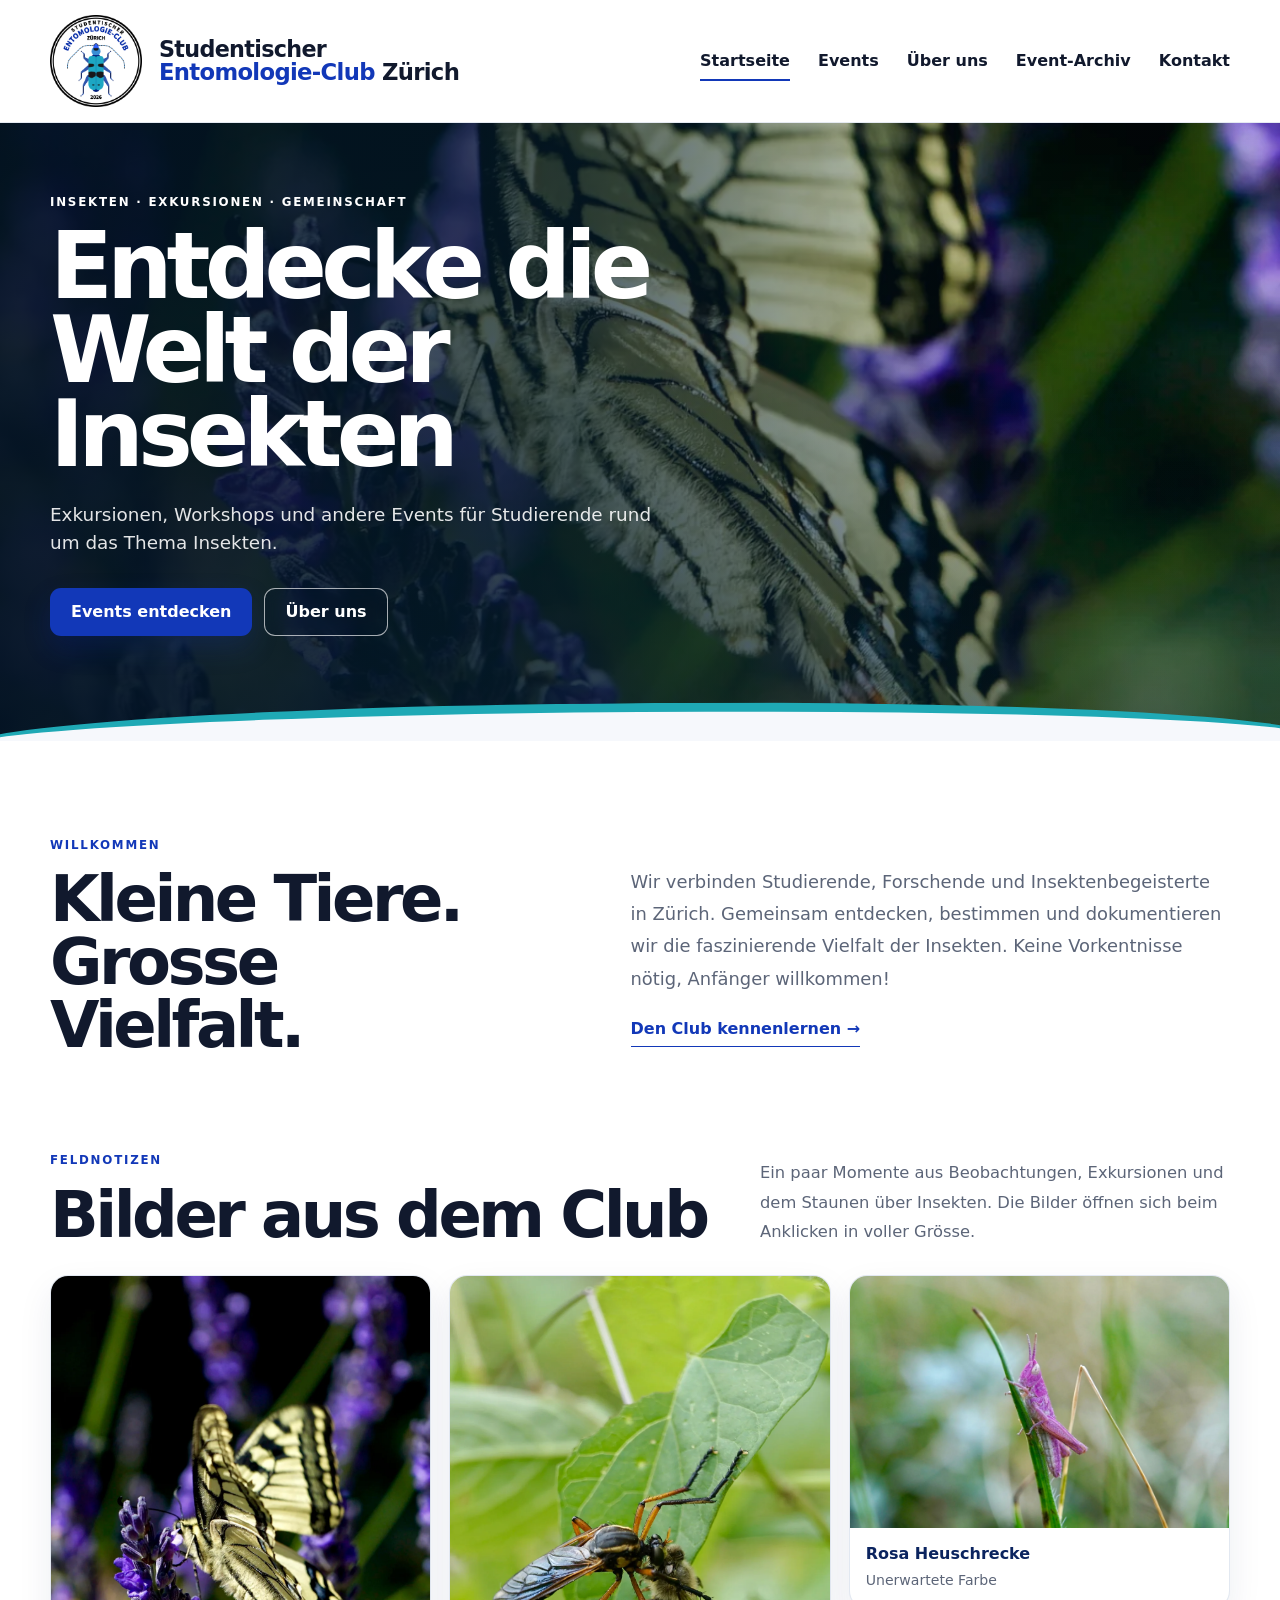
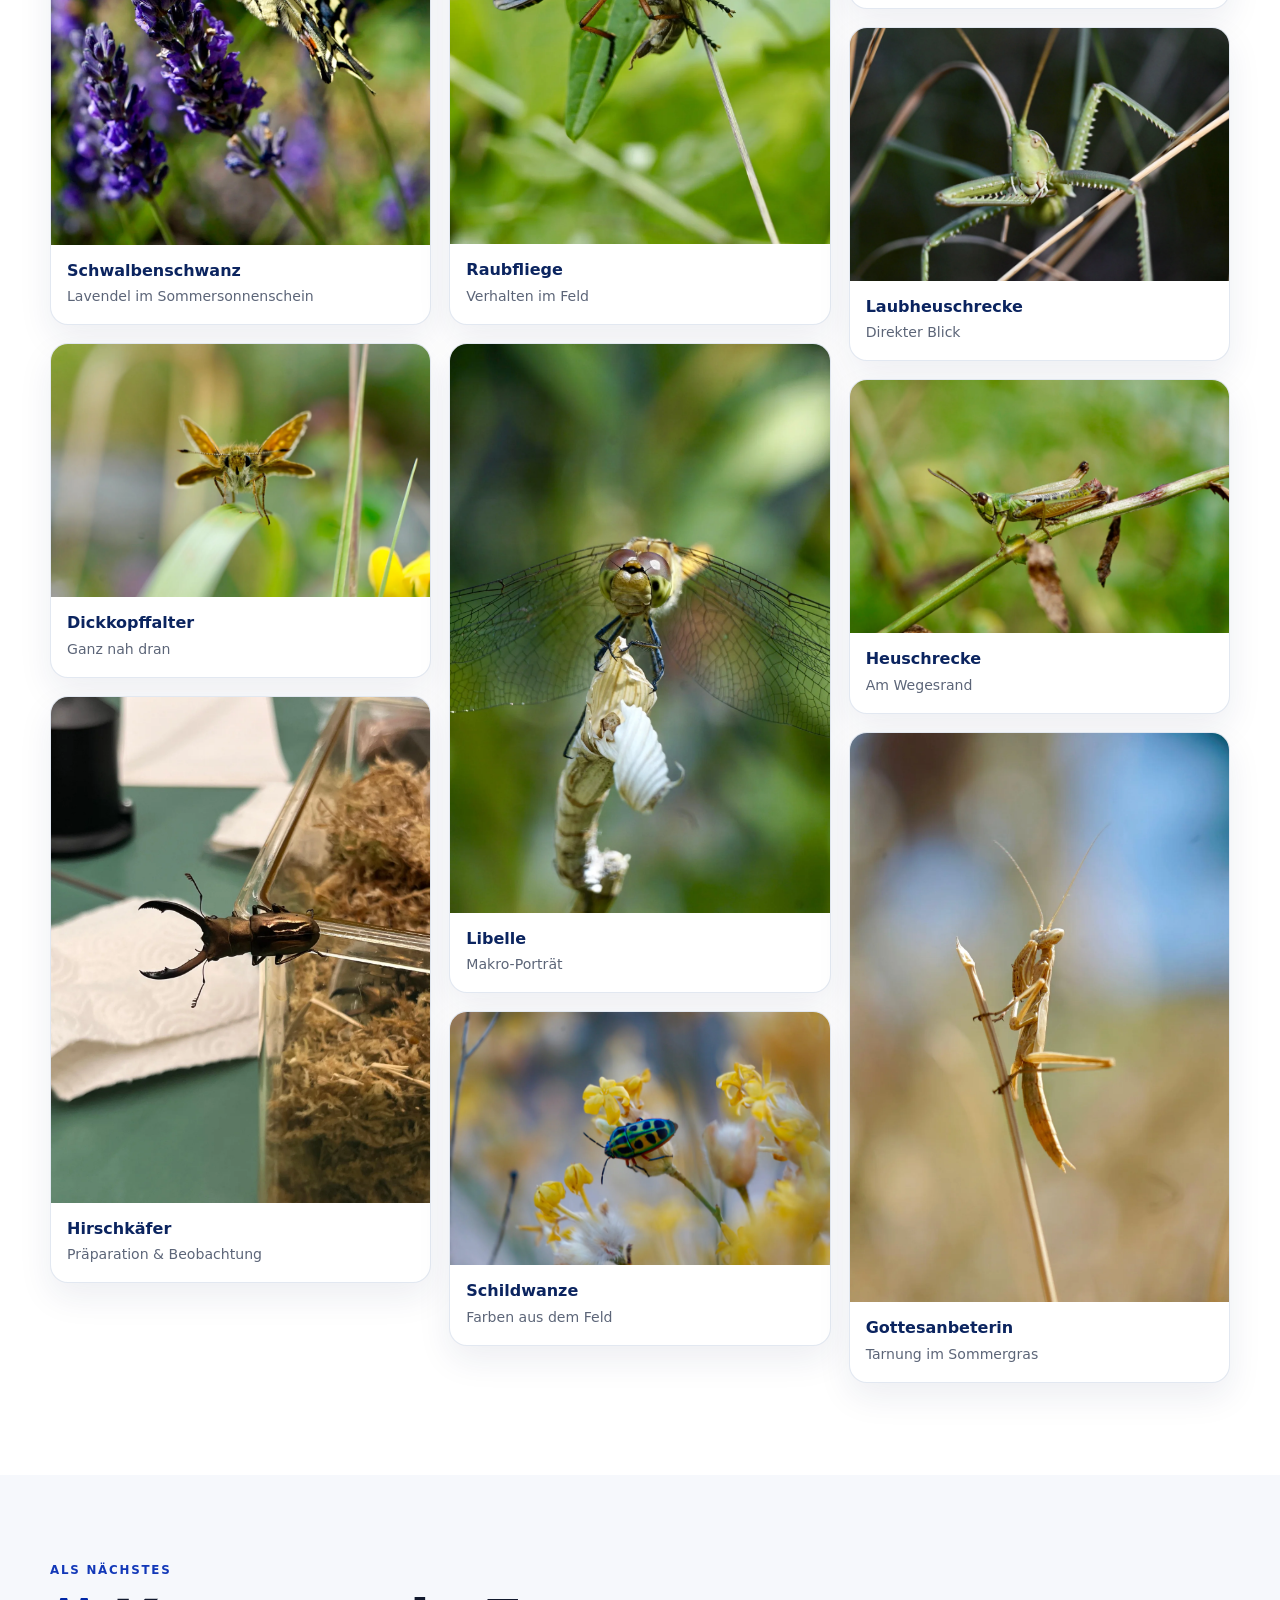
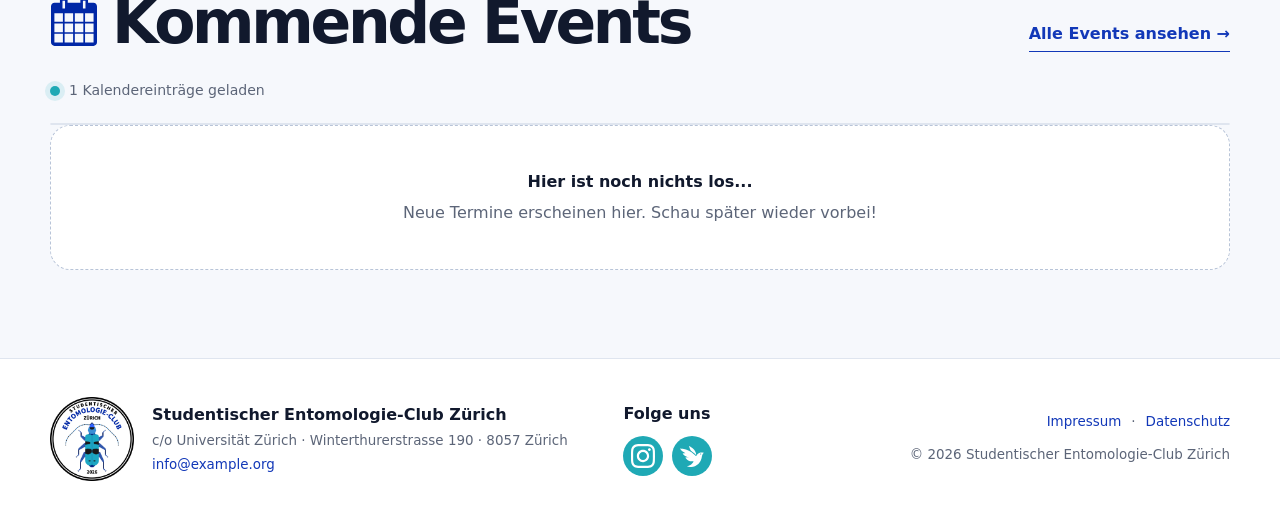
==== commit 2f82ff93: "Add files via upload" ====
--- a/index.html
+++ b/index.html
@@ -5,10 +5,10 @@
   <meta name="viewport" content="width=device-width, initial-scale=1" />
   <meta name="theme-color" content="#1238b8" />
   <link rel="icon" href="assets/club-logo-maskottchen.png" type="image/png" />
-  <link rel="stylesheet" href="styles.css" />
+  <link rel="stylesheet" href="styles.css?v=20260826-1" />
   <script src="calendar-config.js" defer></script>
   <script src="calendar/ics-parser.js" defer></script>
-  <script src="app.js" defer></script>
+  <script src="app.js?v=20260826-1" defer></script>
   <meta name="description" content="Studentischer Entomologie-Club Zürich: Exkursionen, Bestimmungsabende und Workshops." />
   <title>Studentischer Entomologie-Club Zürich</title>
 </head>
@@ -38,7 +38,10 @@
 </header>
 <main id="main">
   <section class="hero" aria-labelledby="hero-title">
-    <img id="hero-image" class="hero-media hero-image" src="assets/hero-group-placeholder.svg" alt="Mitglieder des Studentischen Entomologie-Clubs Zürich" />
+    <div id="hero-image-stack" class="hero-media hero-image-stack" aria-hidden="true">
+      <img id="hero-image" class="hero-image-layer is-visible" src="assets/hero-group-placeholder.svg" alt="" />
+      <img id="hero-image-next" class="hero-image-layer" src="assets/hero-group-placeholder.svg" alt="" />
+    </div>
     <video id="hero-video" class="hero-media hero-video" muted loop playsinline poster="assets/hero-poster.jpg" hidden aria-hidden="true">
       <source src="assets/hero-loop.mp4" type="video/mp4" />
     </video>
@@ -65,6 +68,80 @@
     <div class="shell intro-grid">
       <div><p class="eyebrow eyebrow-blue">Willkommen</p><h2>Kleine Tiere.<br />Grosse Vielfalt.</h2></div>
       <div><p data-home-intro></p><a class="text-action" href="ueber-uns.html">Den Club kennenlernen →</a></div>
+    </div>
+  </section>
+
+  <section class="photo-gallery section-white" aria-labelledby="gallery-title">
+    <div class="shell">
+      <div class="photo-gallery-head">
+        <div>
+          <p class="eyebrow eyebrow-blue">Feldnotizen</p>
+          <h2 id="gallery-title">Bilder aus dem Club</h2>
+        </div>
+        <p>Ein paar Momente aus Beobachtungen, Exkursionen und dem Staunen über Insekten. Die Bilder öffnen sich beim Anklicken in voller Grösse.</p>
+      </div>
+      <div class="photo-masonry">
+        <a class="photo-card" href="assets/gallery/swallowtail-lavender.webp" target="_blank" rel="noopener" aria-label="Schwalbenschwanz – Bild in voller Grösse öffnen">
+          <figure class="photo-figure">
+            <img src="assets/gallery/swallowtail-lavender.webp" alt="Schwalbenschwanz auf violetter Lavendelblüte" loading="lazy" />
+            <figcaption><strong>Schwalbenschwanz</strong><span>Lavendel im Sommersonnenschein</span></figcaption>
+          </figure>
+        </a>
+        <a class="photo-card" href="assets/gallery/skipper-face.webp" target="_blank" rel="noopener" aria-label="Dickkopffalter – Bild in voller Grösse öffnen">
+          <figure class="photo-figure">
+            <img src="assets/gallery/skipper-face.webp" alt="Dickkopffalter frontal auf einem Grashalm" loading="lazy" />
+            <figcaption><strong>Dickkopffalter</strong><span>Ganz nah dran</span></figcaption>
+          </figure>
+        </a>
+        <a class="photo-card" href="assets/gallery/stag-beetle.webp" target="_blank" rel="noopener" aria-label="Hirschkäfer – Bild in voller Grösse öffnen">
+          <figure class="photo-figure">
+            <img src="assets/gallery/stag-beetle.webp" alt="Hirschkäfer an einer Glasbox im Innenraum" loading="lazy" />
+            <figcaption><strong>Hirschkäfer</strong><span>Präparation &amp; Beobachtung</span></figcaption>
+          </figure>
+        </a>
+        <a class="photo-card" href="assets/gallery/robber-fly-prey.webp" target="_blank" rel="noopener" aria-label="Raubfliege – Bild in voller Grösse öffnen">
+          <figure class="photo-figure">
+            <img src="assets/gallery/robber-fly-prey.webp" alt="Raubfliege mit Beute auf einem grünen Blatt" loading="lazy" />
+            <figcaption><strong>Raubfliege</strong><span>Verhalten im Feld</span></figcaption>
+          </figure>
+        </a>
+        <a class="photo-card" href="assets/gallery/dragonfly-portrait.webp" target="_blank" rel="noopener" aria-label="Libelle – Bild in voller Grösse öffnen">
+          <figure class="photo-figure">
+            <img src="assets/gallery/dragonfly-portrait.webp" alt="Libelle frontal auf einem trockenen Blütenstängel" loading="lazy" />
+            <figcaption><strong>Libelle</strong><span>Makro-Porträt</span></figcaption>
+          </figure>
+        </a>
+        <a class="photo-card" href="assets/gallery/shield-bug-yellow-flowers.webp" target="_blank" rel="noopener" aria-label="Schildwanze – Bild in voller Grösse öffnen">
+          <figure class="photo-figure">
+            <img src="assets/gallery/shield-bug-yellow-flowers.webp" alt="Bunt schillernde Schildwanze auf gelben Blüten" loading="lazy" />
+            <figcaption><strong>Schildwanze</strong><span>Farben aus dem Feld</span></figcaption>
+          </figure>
+        </a>
+        <a class="photo-card" href="assets/gallery/pink-grasshopper.webp" target="_blank" rel="noopener" aria-label="Rosa Heuschrecke – Bild in voller Grösse öffnen">
+          <figure class="photo-figure">
+            <img src="assets/gallery/pink-grasshopper.webp" alt="Rosa Heuschrecke an einem Grashalm" loading="lazy" />
+            <figcaption><strong>Rosa Heuschrecke</strong><span>Unerwartete Farbe</span></figcaption>
+          </figure>
+        </a>
+        <a class="photo-card" href="assets/gallery/katydid-face.webp" target="_blank" rel="noopener" aria-label="Laubheuschrecke – Bild in voller Grösse öffnen">
+          <figure class="photo-figure">
+            <img src="assets/gallery/katydid-face.webp" alt="Grüne Laubheuschrecke frontal zwischen trockenen Halmen" loading="lazy" />
+            <figcaption><strong>Laubheuschrecke</strong><span>Direkter Blick</span></figcaption>
+          </figure>
+        </a>
+        <a class="photo-card" href="assets/gallery/grasshopper-branch.webp" target="_blank" rel="noopener" aria-label="Heuschrecke – Bild in voller Grösse öffnen">
+          <figure class="photo-figure">
+            <img src="assets/gallery/grasshopper-branch.webp" alt="Kleine Heuschrecke auf einem schrägen Stängel" loading="lazy" />
+            <figcaption><strong>Heuschrecke</strong><span>Am Wegesrand</span></figcaption>
+          </figure>
+        </a>
+        <a class="photo-card" href="assets/gallery/praying-mantis.webp" target="_blank" rel="noopener" aria-label="Gottesanbeterin – Bild in voller Grösse öffnen">
+          <figure class="photo-figure">
+            <img src="assets/gallery/praying-mantis.webp" alt="Gottesanbeterin an einem trockenen Halm" loading="lazy" />
+            <figcaption><strong>Gottesanbeterin</strong><span>Tarnung im Sommergras</span></figcaption>
+          </figure>
+        </a>
+      </div>
     </div>
   </section>
 
--- a/styles.css
+++ b/styles.css
@@ -53,6 +53,9 @@
 
 .hero { position: relative; min-height: 590px; display: grid; overflow: hidden; color: #fff; background: var(--blue-dark); }
 .hero-media { position: absolute; inset: 0; width: 100%; height: 100%; object-fit: cover; }
+.hero-image-stack { overflow: hidden; }
+.hero-image-layer { position: absolute; inset: 0; width: 100%; height: 100%; object-fit: cover; opacity: 0; transition: opacity 1.6s ease; }
+.hero-image-layer.is-visible { opacity: 1; }
 .hero-overlay { position: absolute; inset: 0; background: linear-gradient(90deg, rgba(3,19,35,.92) 0%, rgba(4,29,43,.70) 45%, rgba(5,40,54,.12) 82%), linear-gradient(0deg, rgba(3,26,37,.58), transparent 65%); }
 .hero-content { position: relative; z-index: 2; min-height: 590px; display: grid; grid-template-columns: minmax(0, 1fr) auto; align-items: center; gap: 40px; padding-block: 70px 105px; }
 .hero-copy-block { max-width: 670px; }
@@ -75,6 +78,19 @@
 .intro-grid h2, .section-header h2, .archive-promo h2, .documents-section h2, .contact-page h2, .donations-section h2, .legal-section h2 { margin: 0; font-size: clamp(2.4rem, 5vw, 4.3rem); line-height: .98; letter-spacing: -.055em; }
 .intro-grid > div:last-child > p { margin: 30px 0 22px; color: var(--muted); font-size: 1.12rem; line-height: 1.8; }
 
+.photo-gallery { padding: 0 0 92px; background: #fff; }
+.photo-gallery-head { display: grid; grid-template-columns: minmax(0,1fr) minmax(0,470px); gap: 24px; align-items: end; margin-bottom: 28px; }
+.photo-gallery-head h2 { margin: 0; font-size: clamp(2.4rem, 5vw, 4.3rem); line-height: .98; letter-spacing: -.055em; }
+.photo-gallery-head p:last-child { margin: 0; color: var(--muted); font-size: 1.02rem; line-height: 1.8; }
+.photo-masonry { column-count: 3; column-gap: 18px; }
+.photo-card { display: block; break-inside: avoid; margin-bottom: 18px; text-decoration: none; }
+.photo-figure { margin: 0; overflow: hidden; border: 1px solid rgba(223,229,239,.88); border-radius: 18px; background: #fff; box-shadow: 0 14px 34px rgba(22,44,91,.08); transition: transform .18s ease, box-shadow .18s ease; }
+.photo-card:hover .photo-figure, .photo-card:focus-visible .photo-figure { transform: translateY(-3px); box-shadow: 0 18px 38px rgba(22,44,91,.12); }
+.photo-figure img { width: 100%; height: auto; transition: transform .5s ease; }
+.photo-card:hover img, .photo-card:focus-visible img { transform: scale(1.018); }
+.photo-figure figcaption { display: grid; gap: 3px; padding: 14px 16px 16px; }
+.photo-figure strong { color: var(--blue-dark); font-size: 1rem; }
+.photo-figure span { color: var(--muted); font-size: .88rem; }
 .events-section { padding: 78px 0 88px; background: var(--canvas); }
 .home-events { padding-top: 86px; }
 .page-events { padding-top: 68px; }
@@ -238,7 +254,7 @@
   .main-nav > a { padding: 13px; }
   .event-row { grid-template-columns: 145px minmax(0,1fr); }
   .event-more { grid-column: 2; justify-self: start; padding: 0; }
-  .intro-grid, .contact-page-grid { grid-template-columns: 1fr; gap: 20px; }
+  .intro-grid, .contact-page-grid, .photo-gallery-head { grid-template-columns: 1fr; gap: 20px; }
   .team-grid { grid-template-columns: 1fr; }
   .footer-grid { grid-template-columns: 1fr 1fr; }
   .footer-legal { grid-column: 1/-1; justify-items: start; text-align: left; }
@@ -258,6 +274,8 @@
   .video-toggle { justify-self: start; width: 66px; height: 66px; margin-bottom: 65px; }
   .hero-overlay { background: linear-gradient(90deg,rgba(4,20,29,.91),rgba(5,28,39,.55)), linear-gradient(0deg,rgba(2,21,31,.72),transparent 65%); }
   .page-hero { padding: 55px 0 50px; }
+  .photo-gallery { padding-bottom: 74px; }
+  .photo-masonry { column-count: 2; }
   .page-hero h1 { font-size: clamp(2.9rem,13vw,4.4rem); }
   .section-header { align-items: flex-start; flex-direction: column; }
   .event-row { grid-template-columns: 108px 1fr; gap: 14px; padding: 14px; }
@@ -280,6 +298,7 @@
 }
 @media (max-width: 420px) {
   .brand-copy { max-width: 185px; font-size: .82rem; }
+  .photo-masonry { column-count: 1; }
   .brand img { width: 50px; height: 50px; }
   .menu-button { width: 42px; height: 42px; }
   .event-row { grid-template-columns: 1fr; }
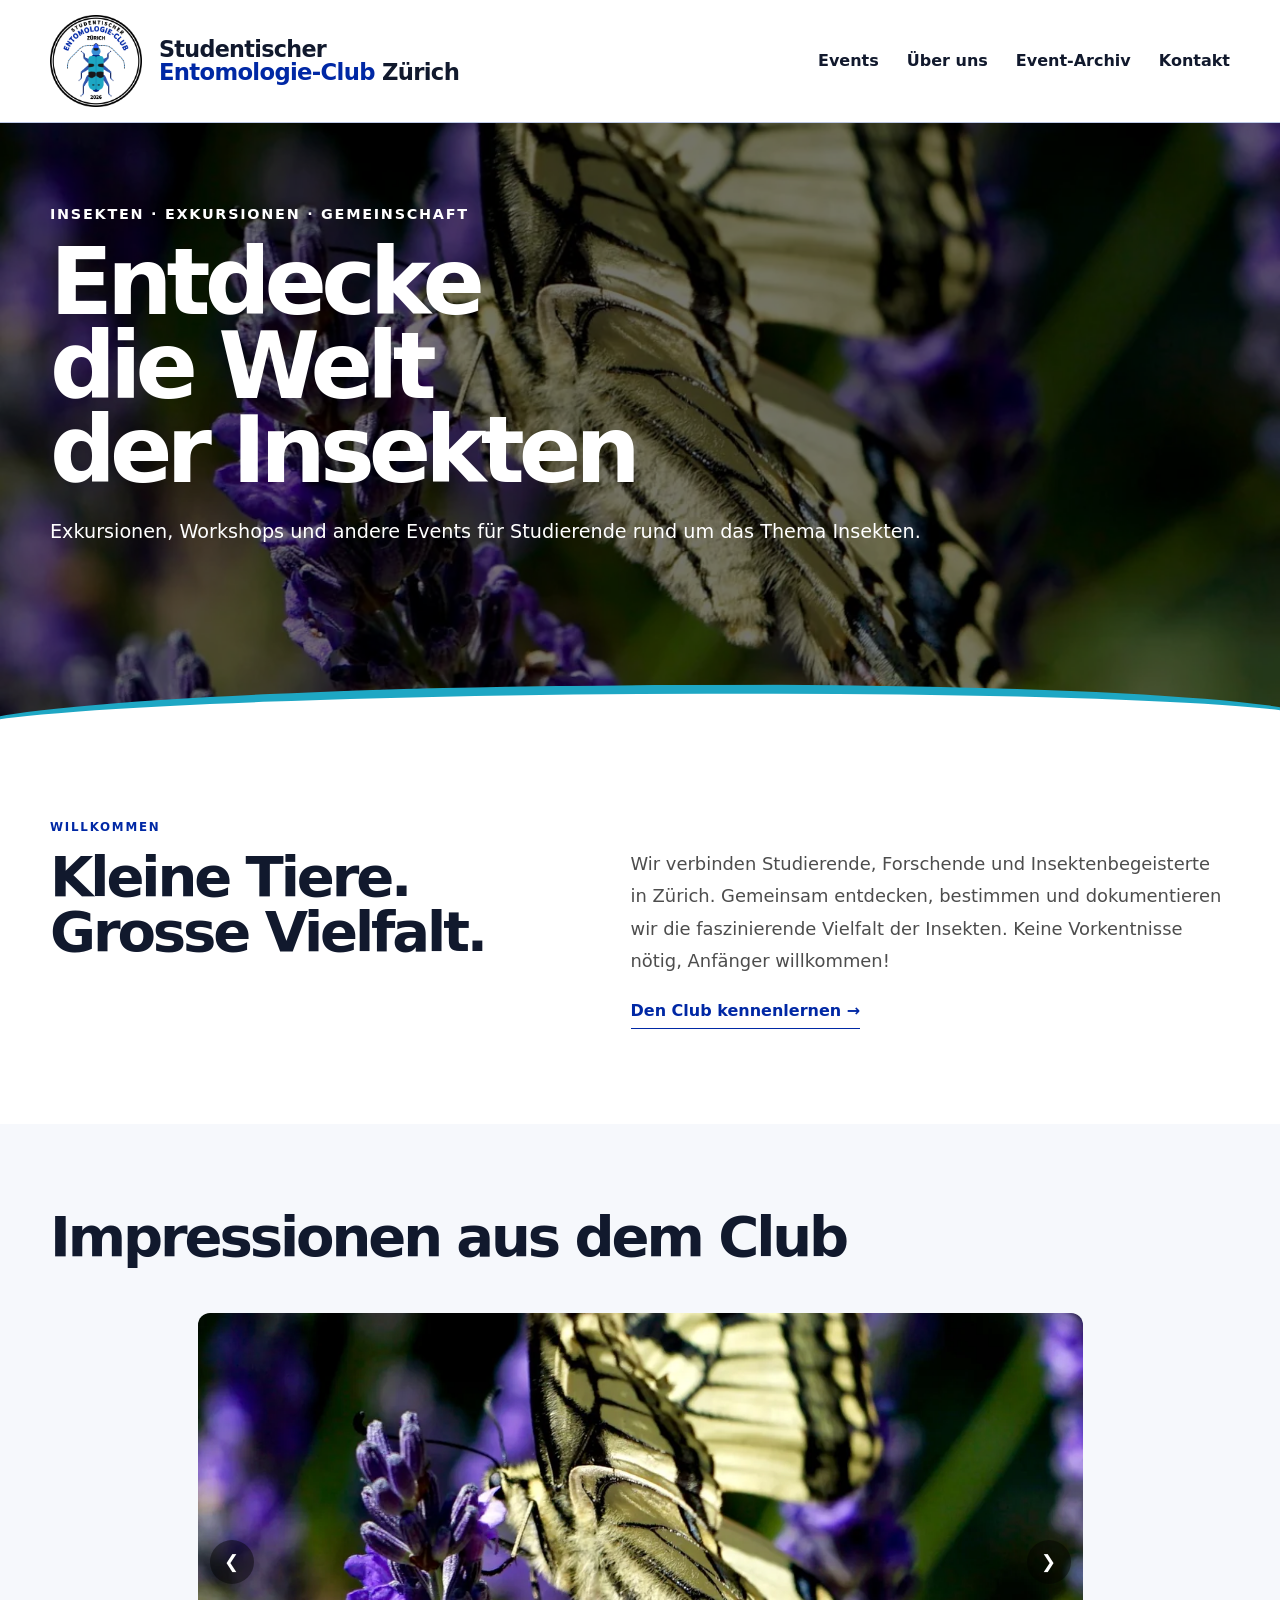
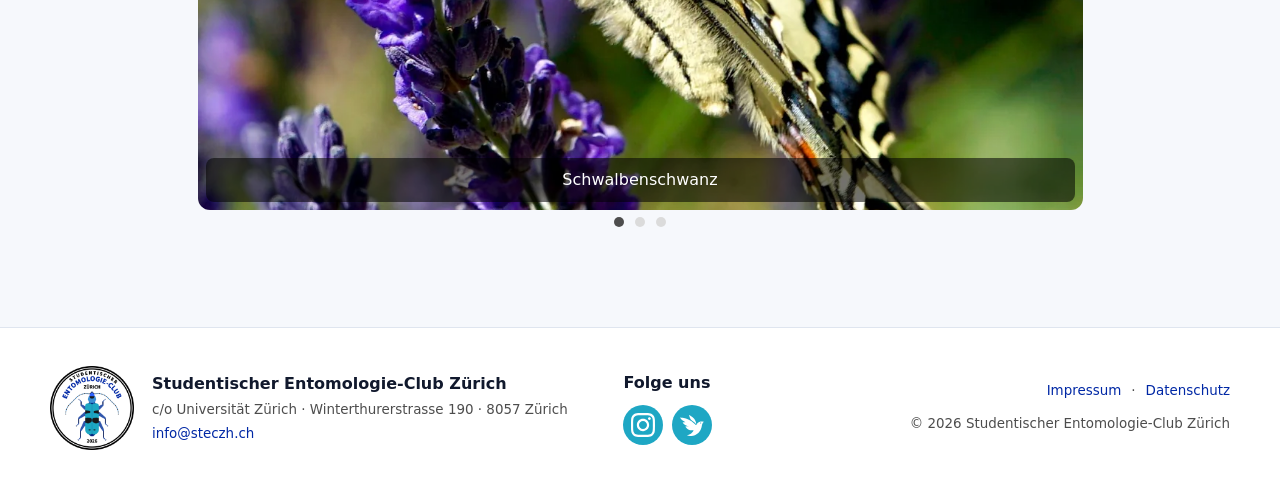
==== commit 2e71afd6: "Add files via upload" ====
--- a/index.html
+++ b/index.html
@@ -1,198 +1,141 @@
-<!doctype html>
-<html lang="de">
-<head>
-  <meta charset="utf-8" />
-  <meta name="viewport" content="width=device-width, initial-scale=1" />
-  <meta name="theme-color" content="#1238b8" />
-  <link rel="icon" href="assets/club-logo-maskottchen.png" type="image/png" />
-  <link rel="stylesheet" href="styles.css?v=20260826-1" />
-  <script src="calendar-config.js" defer></script>
-  <script src="calendar/ics-parser.js" defer></script>
-  <script src="app.js?v=20260826-1" defer></script>
-  <meta name="description" content="Studentischer Entomologie-Club Zürich: Exkursionen, Bestimmungsabende und Workshops." />
-  <title>Studentischer Entomologie-Club Zürich</title>
-</head>
-<body data-page="home">
-<a class="skip-link" href="#main">Zum Inhalt springen</a>
-<header class="site-header" id="top">
-  <div class="header-inner shell">
-    <a class="brand" href="index.html" aria-label="Startseite">
-      <img src="assets/club-logo.png" alt="Logo des Studentischen Entomologie-Clubs Zürich" />
-      <span class="brand-copy">
-        <strong>Studentischer</strong>
-        <span><b>Entomologie-Club</b> Zürich</span>
-      </span>
-    </a>
-    <button class="menu-button" type="button" aria-expanded="false" aria-controls="main-nav">
-      <span></span><span></span><span></span><span class="sr-only">Navigation öffnen</span>
-    </button>
-    <nav id="main-nav" class="main-nav" aria-label="Hauptnavigation">
-      <a data-nav="home" href="index.html">Startseite</a>
-      <a data-nav="events" href="events.html">Events</a>
-      <a data-nav="about" href="ueber-uns.html">Über uns</a>
-      <a data-nav="archive" href="archiv.html">Event-Archiv</a>
-      <a data-nav="club" href="verein.html">Kontakt</a>
-      <a class="button button-primary nav-join" data-member-only data-member-link href="#">Mitglied werden</a>
-    </nav>
-  </div>
-</header>
-<main id="main">
-  <section class="hero" aria-labelledby="hero-title">
-    <div id="hero-image-stack" class="hero-media hero-image-stack" aria-hidden="true">
-      <img id="hero-image" class="hero-image-layer is-visible" src="assets/hero-group-placeholder.svg" alt="" />
-      <img id="hero-image-next" class="hero-image-layer" src="assets/hero-group-placeholder.svg" alt="" />
-    </div>
-    <video id="hero-video" class="hero-media hero-video" muted loop playsinline poster="assets/hero-poster.jpg" hidden aria-hidden="true">
-      <source src="assets/hero-loop.mp4" type="video/mp4" />
-    </video>
-    <div class="hero-overlay"></div>
-    <div class="hero-content shell">
-      <div class="hero-copy-block">
-        <p class="eyebrow">Insekten · Exkursionen · Gemeinschaft</p>
-        <h1 id="hero-title">Entdecke die Welt der Insekten</h1>
-        <p class="hero-copy">Exkursionen, Workshops und andere Events für Studierende rund um das Thema Insekten.</p>
-        <div class="hero-actions">
-          <a class="button button-primary" href="events.html">Events entdecken</a>
-          <a class="button button-ghost" href="ueber-uns.html">Über uns</a>
-          <a class="button button-ghost" data-member-only data-member-link href="#">Mitglied werden</a>
-        </div>
-      </div>
-      <button id="video-toggle" class="video-toggle" type="button" aria-label="Video pausieren" hidden>
-        <span class="video-toggle-icon" aria-hidden="true">Ⅱ</span>
-      </button>
-    </div>
-    <div class="hero-wave" aria-hidden="true"></div>
-  </section>
-
-  <section class="home-intro section-white">
-    <div class="shell intro-grid">
-      <div><p class="eyebrow eyebrow-blue">Willkommen</p><h2>Kleine Tiere.<br />Grosse Vielfalt.</h2></div>
-      <div><p data-home-intro></p><a class="text-action" href="ueber-uns.html">Den Club kennenlernen →</a></div>
-    </div>
-  </section>
-
-  <section class="photo-gallery section-white" aria-labelledby="gallery-title">
-    <div class="shell">
-      <div class="photo-gallery-head">
-        <div>
-          <p class="eyebrow eyebrow-blue">Feldnotizen</p>
-          <h2 id="gallery-title">Bilder aus dem Club</h2>
-        </div>
-        <p>Ein paar Momente aus Beobachtungen, Exkursionen und dem Staunen über Insekten. Die Bilder öffnen sich beim Anklicken in voller Grösse.</p>
-      </div>
-      <div class="photo-masonry">
-        <a class="photo-card" href="assets/gallery/swallowtail-lavender.webp" target="_blank" rel="noopener" aria-label="Schwalbenschwanz – Bild in voller Grösse öffnen">
-          <figure class="photo-figure">
-            <img src="assets/gallery/swallowtail-lavender.webp" alt="Schwalbenschwanz auf violetter Lavendelblüte" loading="lazy" />
-            <figcaption><strong>Schwalbenschwanz</strong><span>Lavendel im Sommersonnenschein</span></figcaption>
-          </figure>
-        </a>
-        <a class="photo-card" href="assets/gallery/skipper-face.webp" target="_blank" rel="noopener" aria-label="Dickkopffalter – Bild in voller Grösse öffnen">
-          <figure class="photo-figure">
-            <img src="assets/gallery/skipper-face.webp" alt="Dickkopffalter frontal auf einem Grashalm" loading="lazy" />
-            <figcaption><strong>Dickkopffalter</strong><span>Ganz nah dran</span></figcaption>
-          </figure>
-        </a>
-        <a class="photo-card" href="assets/gallery/stag-beetle.webp" target="_blank" rel="noopener" aria-label="Hirschkäfer – Bild in voller Grösse öffnen">
-          <figure class="photo-figure">
-            <img src="assets/gallery/stag-beetle.webp" alt="Hirschkäfer an einer Glasbox im Innenraum" loading="lazy" />
-            <figcaption><strong>Hirschkäfer</strong><span>Präparation &amp; Beobachtung</span></figcaption>
-          </figure>
-        </a>
-        <a class="photo-card" href="assets/gallery/robber-fly-prey.webp" target="_blank" rel="noopener" aria-label="Raubfliege – Bild in voller Grösse öffnen">
-          <figure class="photo-figure">
-            <img src="assets/gallery/robber-fly-prey.webp" alt="Raubfliege mit Beute auf einem grünen Blatt" loading="lazy" />
-            <figcaption><strong>Raubfliege</strong><span>Verhalten im Feld</span></figcaption>
-          </figure>
-        </a>
-        <a class="photo-card" href="assets/gallery/dragonfly-portrait.webp" target="_blank" rel="noopener" aria-label="Libelle – Bild in voller Grösse öffnen">
-          <figure class="photo-figure">
-            <img src="assets/gallery/dragonfly-portrait.webp" alt="Libelle frontal auf einem trockenen Blütenstängel" loading="lazy" />
-            <figcaption><strong>Libelle</strong><span>Makro-Porträt</span></figcaption>
-          </figure>
-        </a>
-        <a class="photo-card" href="assets/gallery/shield-bug-yellow-flowers.webp" target="_blank" rel="noopener" aria-label="Schildwanze – Bild in voller Grösse öffnen">
-          <figure class="photo-figure">
-            <img src="assets/gallery/shield-bug-yellow-flowers.webp" alt="Bunt schillernde Schildwanze auf gelben Blüten" loading="lazy" />
-            <figcaption><strong>Schildwanze</strong><span>Farben aus dem Feld</span></figcaption>
-          </figure>
-        </a>
-        <a class="photo-card" href="assets/gallery/pink-grasshopper.webp" target="_blank" rel="noopener" aria-label="Rosa Heuschrecke – Bild in voller Grösse öffnen">
-          <figure class="photo-figure">
-            <img src="assets/gallery/pink-grasshopper.webp" alt="Rosa Heuschrecke an einem Grashalm" loading="lazy" />
-            <figcaption><strong>Rosa Heuschrecke</strong><span>Unerwartete Farbe</span></figcaption>
-          </figure>
-        </a>
-        <a class="photo-card" href="assets/gallery/katydid-face.webp" target="_blank" rel="noopener" aria-label="Laubheuschrecke – Bild in voller Grösse öffnen">
-          <figure class="photo-figure">
-            <img src="assets/gallery/katydid-face.webp" alt="Grüne Laubheuschrecke frontal zwischen trockenen Halmen" loading="lazy" />
-            <figcaption><strong>Laubheuschrecke</strong><span>Direkter Blick</span></figcaption>
-          </figure>
-        </a>
-        <a class="photo-card" href="assets/gallery/grasshopper-branch.webp" target="_blank" rel="noopener" aria-label="Heuschrecke – Bild in voller Grösse öffnen">
-          <figure class="photo-figure">
-            <img src="assets/gallery/grasshopper-branch.webp" alt="Kleine Heuschrecke auf einem schrägen Stängel" loading="lazy" />
-            <figcaption><strong>Heuschrecke</strong><span>Am Wegesrand</span></figcaption>
-          </figure>
-        </a>
-        <a class="photo-card" href="assets/gallery/praying-mantis.webp" target="_blank" rel="noopener" aria-label="Gottesanbeterin – Bild in voller Grösse öffnen">
-          <figure class="photo-figure">
-            <img src="assets/gallery/praying-mantis.webp" alt="Gottesanbeterin an einem trockenen Halm" loading="lazy" />
-            <figcaption><strong>Gottesanbeterin</strong><span>Tarnung im Sommergras</span></figcaption>
-          </figure>
-        </a>
-      </div>
-    </div>
-  </section>
-
-  <section class="events-section home-events" aria-labelledby="home-events-title">
-    <div class="shell">
-      <div class="section-header">
-        <div><p class="eyebrow eyebrow-blue">Als Nächstes</p><h2 id="home-events-title"><span class="section-icon" aria-hidden="true">
-          <img src="assets/icons/calendar_blue.svg" alt="Kalender">
-        </span>Kommende Events</h2></div>
-        <a class="text-action" href="events.html">Alle Events ansehen →</a>
-      </div>
-      <div id="calendar-status" class="calendar-status" role="status" aria-live="polite"><span class="status-dot"></span><span>Kalender wird geladen …</span></div>
-      <div id="home-event-list" class="event-list"></div>
-      <div id="empty-state" class="empty-state" hidden><strong>Hier ist noch nichts los...</strong><span>Neue Termine erscheinen hier. Schau später wieder vorbei!</span></div>
-    </div>
-  </section>
-
-  <section class="membership-band" data-member-only aria-labelledby="membership-title">
-    <div class="shell membership-inner"><div class="membership-icon" aria-hidden="true">◎</div><div class="membership-copy"><h2 id="membership-title">Mitglied werden</h2><p>Werde Teil unserer Community und entdecke gemeinsam mit uns die Vielfalt der Insekten.</p></div><a class="button button-light" data-member-link href="#">Jetzt beitreten</a></div>
-  </section>
-</main>
-<footer class="site-footer" id="contact">
-  <div class="shell footer-grid">
-    <div class="footer-club">
-      <img src="assets/club-logo.png" alt="" />
-      <div>
-        <strong data-brand>Studentischer Entomologie-Club Zürich</strong>
-        <span data-address>c/o Universität Zürich</span>
-        <a data-email-link href="mailto:info@example.org">info@example.org</a>
-      </div>
-    </div>
-    <div class="footer-social">
-      <strong>Folge uns</strong>
-      <div class="social-links">
-        <a data-instagram-link href="#" aria-label="Instagram">
-          <img src="assets/icons/instagram.svg" alt="Instagram">
-        </a>
-        <a data-inaturalist-link href="#" aria-label="iNaturalist">
-          <img src="assets/icons/inaturalist.svg" alt="iNaturalist">
-        </a>
-      </div>
-    </div>
-    <div class="footer-legal">
-      <div><a href="verein.html#impressum">Impressum</a><span>·</span><a href="verein.html#datenschutz">Datenschutz</a></div>
-      <span>© <span id="year"></span> <span data-brand>Studentischer Entomologie-Club Zürich</span></span>
-    </div>
-  </div>
-</footer>
-<div id="toast" class="toast" role="status" aria-live="polite"></div>
-<dialog id="event-dialog" class="event-dialog">
-  <button id="dialog-close" class="dialog-close" type="button" aria-label="Event schliessen">×</button>
-  <div id="dialog-content"></div>
-</dialog>
-</body></html>
+<!doctype html>
+<html lang="de">
+<head>
+  <meta charset="utf-8" />
+  <meta name="viewport" content="width=device-width, initial-scale=1" />
+  <meta name="theme-color" content="#1238b8" />
+  <link rel="icon" href="assets/club-logo-maskottchen.png" type="image/png" />
+  <link rel="stylesheet" href="styles.css" />
+  <meta name="description" content="Studentischer Entomologie-Club Zürich: Exkursionen, Vorträge und Workshops." />
+  <script src="app.js" defer></script>
+  <title>Studentischer Entomologie-Club Zürich</title>
+</head>
+
+<body data-page="about">
+
+<a class="skip-link" href="#main">Zum Inhalt springen</a>
+
+<header id="site-header"></header>
+
+<main id="main">
+  
+  <section class="page-hero page-hero--slideshow"
+    data-hero="slideshow"
+    data-interval="5000">
+    <div class="page-hero__slides" aria-hidden="true">
+
+        <div
+            class="page-hero__slide is-active"
+            style="background-image: url(assets/gallery/swallowtail-lavender.webp);"
+        ></div>
+
+        <div
+            class="page-hero__slide"
+            style="background-image: url(assets/gallery/robber-fly-prey.webp);"
+        ></div>
+
+        <div
+            class="page-hero__slide"
+            style="background-image: url('assets/gallery/pink-grasshopper.webp');"
+        ></div>
+
+        <div
+            class="page-hero__slide"
+            style="background-image: url('assets/gallery/dragonfly-portrait.webp');"
+        ></div>
+
+        <div
+            class="page-hero__slide"
+            style="background-image: url('assets/gallery/katydid-face.webp');"
+        ></div>
+
+        <div
+            class="page-hero__slide"
+            style="background-image: url('assets/gallery/skipper-face.webp');"
+        ></div>
+
+        <div
+            class="page-hero__slide"
+            style="background-image: url('assets/gallery/grasshopper-branch.webp');"
+        ></div>
+
+        <div
+            class="page-hero__slide"
+            style="background-image: url('assets/gallery/shield-bug-yellow-flowers.webp');"
+        ></div>
+
+    </div>
+
+    <div class="page-hero__overlay"></div>
+
+    <div class="page-hero__content">
+
+        <p class="page-hero__eyebrow">Insekten · Exkursionen · Gemeinschaft</p>
+
+        <h1 class="page-hero__title">
+            Entdecke<br>die Welt<br>der Insekten
+        </h1>
+
+        <p class="page-hero__description">
+            Exkursionen, Workshops und andere Events für Studierende rund um das Thema Insekten.
+        </p>
+
+    </div>
+    <div class="hero-wave" aria-hidden="true"></div>
+</section>
+
+  <section class="home-intro section-white">
+    <div class="shell intro-grid">
+      <div><p class="eyebrow eyebrow-blue">Willkommen</p><h2>Kleine Tiere.<br />Grosse Vielfalt.</h2></div>
+      <div><p>Wir verbinden Studierende, Forschende und Insektenbegeisterte in Zürich. Gemeinsam entdecken, bestimmen und dokumentieren wir die faszinierende Vielfalt der Insekten. Keine Vorkentnisse nötig, Anfänger willkommen!</p>
+        <a class="text-action" href="ueber-uns.html">Den Club kennenlernen →</a></div>
+    </div>
+  </section>
+
+
+<section class="shell impression-gallery">
+
+  <h2>Impressionen aus dem Club</h2>
+
+  <!-- Slideshow container -->
+<div class="slideshow-container">
+
+
+  <!-- Full-width images with number and caption text -->
+  <div class="mySlides fade">
+    <img src="assets/gallery/swallowtail-lavender.webp">
+    <div class="text">Schwalbenschwanz</div>
+  </div>
+
+  <div class="mySlides fade">
+    <img src="assets/gallery/robber-fly-prey.webp">
+    <div class="text">Raubfliege mit Beute</div>
+  </div>
+
+  <div class="mySlides fade">
+    <img src="assets/gallery/pink-grasshopper.webp">
+    <div class="text">Pinke Heuschrecke</div>
+  </div>
+
+  <!-- Next and previous buttons -->
+  <a class="prev" onclick="plusSlides(-1)">&#10094;</a>
+  <a class="next" onclick="plusSlides(1)">&#10095;</a>
+</div>
+
+<!-- The dots/circles -->
+<div class="slideshow-dots">
+  <span class="dot" onclick="currentSlide(1)"></span>
+  <span class="dot" onclick="currentSlide(2)"></span>
+  <span class="dot" onclick="currentSlide(3)"></span>
+</div>
+
+<script src="slideshow.js"></script>
+</section>
+
+</main>
+
+<footer id="site-footer"></footer>
+<script src="components/site.js"></script>
+<script src="components/hero.js"></script>
+
+</body></html>
--- a/styles.css
+++ b/styles.css
@@ -1,318 +1,2357 @@
-
-:root {
-  --blue: #1238b8;
-  --blue-dark: #0b245f;
-  --blue-soft: #eaf0ff;
-  --teal: #1fa9b5;
-  --teal-light: #66d2cf;
-  --ink: #11192d;
-  --muted: #5c6578;
-  --paper: #fff;
-  --canvas: #f6f8fc;
-  --line: #dfe5ef;
-  --success: #188e86;
-  --error: #b43838;
-  --shadow: 0 18px 60px rgba(24,50,104,.12);
-  --radius: 20px;
-  --shell: min(1180px, calc(100vw - 40px));
-}
-* { box-sizing: border-box; }
-html { scroll-behavior: smooth; }
-body { margin: 0; color: var(--ink); background: var(--canvas); font-family: Inter, ui-sans-serif, system-ui, -apple-system, BlinkMacSystemFont, "Segoe UI", sans-serif; line-height: 1.55; }
-body.dialog-open { overflow: hidden; }
-a { color: inherit; }
-img, video { display: block; max-width: 100%; }
-button, input { font: inherit; }
-.shell { width: var(--shell); margin-inline: auto; }
-.sr-only { position: absolute; width: 1px; height: 1px; padding: 0; margin: -1px; overflow: hidden; clip: rect(0,0,0,0); white-space: nowrap; border: 0; }
-.skip-link { position: fixed; z-index: 999; top: 10px; left: 10px; transform: translateY(-150%); padding: 10px 14px; border-radius: 10px; background: #fff; }
-.skip-link:focus { transform: translateY(0); }
-[hidden] { display: none !important; }
-
-.site-header { position: relative; z-index: 50; background: #fff; border-bottom: 1px solid rgba(223,229,239,.8); }
-.header-inner { min-height: 122px; display: flex; align-items: center; justify-content: space-between; gap: 32px; }
-.brand { display: inline-flex; align-items: center; gap: 17px; min-width: 0; text-decoration: none; }
-.brand img { width: 92px; height: 92px; object-fit: contain; flex: 0 0 auto; }
-.brand-copy { min-width: 0; display: grid; font-size: 1.42rem; font-weight: 800; line-height: 1.03; letter-spacing: -.03em; }
-.brand-copy strong { font-size: .98em; }
-.brand-copy b { color: var(--blue); }
-.main-nav { display: flex; align-items: center; gap: 28px; }
-.main-nav > a { position: relative; text-decoration: none; font-weight: 750; white-space: nowrap; }
-.main-nav > a:not(.button)::after { content: ""; position: absolute; left: 0; right: 100%; bottom: -8px; height: 2px; background: var(--blue); transition: right .2s ease; }
-.main-nav > a:not(.button):hover::after, .main-nav > a.is-active:not(.button)::after { right: 0; }
-.menu-button { display: none; width: 46px; height: 46px; padding: 9px; border: 0; border-radius: 12px; background: var(--blue-soft); }
-.menu-button > span:not(.sr-only) { display: block; height: 2px; margin: 5px 0; background: var(--blue-dark); }
-
-.button { min-height: 48px; display: inline-flex; align-items: center; justify-content: center; gap: 10px; padding: 0 20px; border: 1px solid transparent; border-radius: 11px; text-decoration: none; font-weight: 800; transition: transform .18s ease, box-shadow .18s ease; }
-.button:hover { transform: translateY(-2px); }
-.button-primary { color: #fff; background: var(--blue); box-shadow: 0 12px 28px rgba(18,56,184,.2); }
-.button-ghost { color: #fff; border-color: rgba(255,255,255,.65); background: rgba(4,20,42,.22); backdrop-filter: blur(8px); }
-.button-light { color: var(--blue); background: #fff; }
-.nav-join { min-height: 50px; padding-inline: 24px; }
-.text-action { display: inline-flex; align-items: center; padding-bottom: 4px; color: var(--blue); border: 0; border-bottom: 1px solid currentColor; background: none; text-decoration: none; font-weight: 800; cursor: pointer; }
-
-.hero { position: relative; min-height: 590px; display: grid; overflow: hidden; color: #fff; background: var(--blue-dark); }
-.hero-media { position: absolute; inset: 0; width: 100%; height: 100%; object-fit: cover; }
-.hero-image-stack { overflow: hidden; }
-.hero-image-layer { position: absolute; inset: 0; width: 100%; height: 100%; object-fit: cover; opacity: 0; transition: opacity 1.6s ease; }
-.hero-image-layer.is-visible { opacity: 1; }
-.hero-overlay { position: absolute; inset: 0; background: linear-gradient(90deg, rgba(3,19,35,.92) 0%, rgba(4,29,43,.70) 45%, rgba(5,40,54,.12) 82%), linear-gradient(0deg, rgba(3,26,37,.58), transparent 65%); }
-.hero-content { position: relative; z-index: 2; min-height: 590px; display: grid; grid-template-columns: minmax(0, 1fr) auto; align-items: center; gap: 40px; padding-block: 70px 105px; }
-.hero-copy-block { max-width: 670px; }
-.eyebrow { margin: 0 0 14px; font-size: .74rem; font-weight: 900; letter-spacing: .15em; text-transform: uppercase; }
-.eyebrow-blue { color: var(--blue); }
-.hero h1, .page-hero h1 { margin: 0; font-size: clamp(3.6rem, 7.2vw, 6.7rem); line-height: .91; letter-spacing: -.065em; }
-.hero-copy { max-width: 620px; margin: 24px 0 0; color: rgba(255,255,255,.89); font-size: 1.15rem; }
-.hero-actions { display: flex; flex-wrap: wrap; gap: 12px; margin-top: 30px; }
-.video-toggle { width: 86px; height: 86px; display: grid; place-items: center; border: 2px solid rgba(255,255,255,.8); border-radius: 50%; color: #fff; background: rgba(0,0,0,.18); cursor: pointer; backdrop-filter: blur(8px); }
-.video-toggle-icon { font-size: 1.55rem; }
-.hero-wave { position: absolute; z-index: 3; left: -3%; right: -3%; bottom: -42px; height: 80px; border-top: 9px solid var(--teal); border-radius: 50% 50% 0 0; background: var(--canvas); transform: rotate(-.4deg); }
-
-.page-hero { padding: 78px 0 72px; background: linear-gradient(130deg, #f8fbff 0%, #edf5fb 58%, #e2f6f5 100%); border-bottom: 1px solid var(--line); }
-.page-hero h1 { max-width: 950px; font-size: clamp(3.2rem, 7vw, 6.2rem); }
-.page-hero p:last-child { max-width: 760px; margin: 22px 0 0; color: var(--muted); font-size: 1.12rem; }
-
-.section-white { background: #fff; }
-.home-intro { padding: 95px 0; }
-.intro-grid { display: grid; grid-template-columns: .9fr 1.1fr; gap: 90px; align-items: start; }
-.intro-grid h2, .section-header h2, .archive-promo h2, .documents-section h2, .contact-page h2, .donations-section h2, .legal-section h2 { margin: 0; font-size: clamp(2.4rem, 5vw, 4.3rem); line-height: .98; letter-spacing: -.055em; }
-.intro-grid > div:last-child > p { margin: 30px 0 22px; color: var(--muted); font-size: 1.12rem; line-height: 1.8; }
-
-.photo-gallery { padding: 0 0 92px; background: #fff; }
-.photo-gallery-head { display: grid; grid-template-columns: minmax(0,1fr) minmax(0,470px); gap: 24px; align-items: end; margin-bottom: 28px; }
-.photo-gallery-head h2 { margin: 0; font-size: clamp(2.4rem, 5vw, 4.3rem); line-height: .98; letter-spacing: -.055em; }
-.photo-gallery-head p:last-child { margin: 0; color: var(--muted); font-size: 1.02rem; line-height: 1.8; }
-.photo-masonry { column-count: 3; column-gap: 18px; }
-.photo-card { display: block; break-inside: avoid; margin-bottom: 18px; text-decoration: none; }
-.photo-figure { margin: 0; overflow: hidden; border: 1px solid rgba(223,229,239,.88); border-radius: 18px; background: #fff; box-shadow: 0 14px 34px rgba(22,44,91,.08); transition: transform .18s ease, box-shadow .18s ease; }
-.photo-card:hover .photo-figure, .photo-card:focus-visible .photo-figure { transform: translateY(-3px); box-shadow: 0 18px 38px rgba(22,44,91,.12); }
-.photo-figure img { width: 100%; height: auto; transition: transform .5s ease; }
-.photo-card:hover img, .photo-card:focus-visible img { transform: scale(1.018); }
-.photo-figure figcaption { display: grid; gap: 3px; padding: 14px 16px 16px; }
-.photo-figure strong { color: var(--blue-dark); font-size: 1rem; }
-.photo-figure span { color: var(--muted); font-size: .88rem; }
-.events-section { padding: 78px 0 88px; background: var(--canvas); }
-.home-events { padding-top: 86px; }
-.page-events { padding-top: 68px; }
-.section-header { display: flex; align-items: end; justify-content: space-between; gap: 30px; margin-bottom: 25px; }
-.section-header h2 { display: flex; align-items: center; gap: 14px; font-size: clamp(2.15rem, 4.7vw, 3.75rem); }
-.section-icon { color: var(--blue); font-size: .8em; }
-.section-icon img { width: 1em; height: 1em; object-fit: contain; display: block; }
-.filter-row { display: flex; flex-wrap: wrap; gap: 9px; margin-bottom: 18px; }
-.filter-chip { min-height: 44px; padding: 0 16px; border: 1px solid var(--line); border-radius: 999px; color: var(--ink); background: #fff; font-weight: 760; cursor: pointer; }
-.filter-chip:hover, .filter-chip.is-active { color: #fff; border-color: var(--blue); background: var(--blue); }
-.calendar-status { min-height: 28px; display: flex; align-items: center; gap: 9px; margin: 12px 0 18px; color: var(--muted); font-size: .88rem; }
-.status-dot { width: 10px; height: 10px; border-radius: 50%; background: #8793a8; box-shadow: 0 0 0 5px rgba(135,147,168,.12); }
-.calendar-status.is-success .status-dot { background: var(--teal); box-shadow: 0 0 0 5px rgba(31,169,181,.13); }
-.calendar-status.is-error { color: var(--error); }
-.calendar-status.is-error .status-dot { background: var(--error); box-shadow: 0 0 0 5px rgba(180,56,56,.12); }
-.event-list { display: grid; border: 1px solid var(--line); border-radius: var(--radius); overflow: hidden; background: #fff; box-shadow: 0 12px 38px rgba(29,52,97,.06); }
-.event-row { display: grid; grid-template-columns: 185px minmax(0, 1fr) auto; align-items: center; gap: 24px; min-height: 147px; padding: 18px 22px; border-bottom: 1px solid var(--line); cursor: pointer; transition: background .16s ease; }
-.event-row:last-child { border-bottom: 0; }
-.event-row:hover { background: #fbfcff; }
-.event-thumbnail { height: 112px; overflow: hidden; border-radius: 10px; background: #e1e8f2; }
-.event-thumbnail img { width: 100%; height: 100%; object-fit: cover; }
-.event-main { min-width: 0; }
-.event-title-line { display: flex; align-items: center; flex-wrap: wrap; gap: 10px; }
-.event-title-line h3 { margin: 0; color: var(--blue); font-size: 1.11rem; }
-.event-type { display: inline-flex; align-items: center; min-height: 24px; padding: 3px 8px; color: var(--blue); background: var(--blue-soft); border-radius: 999px; font-size: .67rem; font-weight: 850; text-transform: uppercase; letter-spacing: .05em; }
-.event-meta { display: flex; flex-wrap: wrap; gap: 7px 20px; margin-top: 8px; color: #3e485d; font-size: .86rem; font-weight: 650; }
-.event-meta span { display: inline-flex; align-items: center; gap: 6px; }
-.event-meta-icon { height: 1em; width: auto; vertical-align: -0.15em; }
-.event-badges { display: flex; flex-wrap: wrap; gap: 6px; margin-top: 9px; }
-.info-badge { display: inline-flex; align-items: center; min-height: 25px; padding: 3px 9px; border-radius: 999px; color: #3f4b61; background: #f0f3f8; font-size: .72rem; font-weight: 750; }
-.info-badge.is-important { color: #075e68; background: #daf5f2; }
-.event-main p { margin: 9px 0 0; color: var(--muted); font-size: .91rem; white-space: nowrap; overflow: hidden; text-overflow: ellipsis; }
-.event-more { justify-self: end; display: inline-flex; align-items: center; gap: 11px; border: 0; background: transparent; color: var(--blue); font-weight: 850; cursor: pointer; white-space: nowrap; }
-.event-more span { font-size: 1.55rem; }
-.empty-state { padding: 44px 24px; border: 1px dashed #b8c4d8; border-radius: var(--radius); background: #fff; text-align: center; }
-.empty-state strong, .empty-state span { display: block; }
-.empty-state span { margin-top: 6px; color: var(--muted); }
-
-.membership-band { padding: 0 0 78px; background: var(--canvas); }
-.membership-inner { min-height: 145px; display: grid; grid-template-columns: 68px minmax(0,1fr) auto; align-items: center; gap: 24px; padding: 28px 34px; color: #fff; border-radius: 18px; background: linear-gradient(110deg, var(--teal), #1598bd 42%, var(--blue)); box-shadow: var(--shadow); }
-.membership-icon { width: 62px; height: 62px; display: grid; place-items: center; border: 2px solid rgba(255,255,255,.75); border-radius: 50%; font-size: 2rem; }
-.membership-copy h2 { margin: 0; font-size: 1.85rem; }
-.membership-copy p { margin: 5px 0 0; max-width: 650px; color: rgba(255,255,255,.88); }
-
-.archive-promo { padding: 85px 0; }
-.archive-promo-inner { display: flex; align-items: center; justify-content: space-between; gap: 40px; }
-.archive-promo-inner p:not(.eyebrow) { max-width: 670px; margin: 15px 0 0; color: var(--muted); }
-.archive-section { padding: 68px 0 95px; }
-.archive-groups { display: grid; gap: 55px; }
-.archive-semester-header { display: flex; align-items: center; gap: 18px; margin-bottom: 17px; }
-.archive-semester-header h2 { margin: 0; font-size: clamp(2rem,4vw,3.2rem); letter-spacing: -.045em; }
-.archive-count { padding: 5px 10px; border-radius: 999px; color: var(--blue); background: var(--blue-soft); font-size: .75rem; font-weight: 800; }
-
-.about-us { padding: 86px 0 92px; }
-.about-us-inner h2 { margin: 0; font-size: clamp(2.4rem, 5vw, 4.3rem); line-height: .98; letter-spacing: -.055em; }
-.about-us-copy { width: 100%; margin-top: 28px; }
-.about-us-copy p { margin: 0; color: var(--muted); font-size: 1.08rem; line-height: 1.8; }
-.about-us-copy p + p { margin-top: 16px; }
-
-.team-section { padding: 78px 0; }
-.team-section + .team-section { padding-top: 0; }
-.people-disclosure > summary { display: flex; align-items: end; justify-content: space-between; gap: 30px; list-style: none; cursor: pointer; }
-.people-disclosure > summary::-webkit-details-marker { display: none; }
-.people-disclosure > summary .eyebrow { display: block; }
-.people-disclosure > summary:focus-visible { outline: 3px solid rgba(18,56,184,.28); outline-offset: 8px; border-radius: 8px; }
-.people-disclosure[open] > summary { margin-bottom: 25px; }
-.summary-heading { display: block; margin: 0; font-size: clamp(2.4rem, 5vw, 4.3rem); font-weight: 750; line-height: .98; letter-spacing: -.055em; }
-.disclosure-action { flex: 0 0 auto; min-height: 38px; display: inline-flex; align-items: center; padding: 0 13px; color: var(--blue); border: 1px solid var(--line); border-radius: 999px; background: #fff; font-size: .8rem; font-weight: 800; }
-.people-disclosure:not([open]) .when-open, .people-disclosure[open] .when-closed { display: none; }
-.team-grid { display: grid; grid-template-columns: repeat(2,minmax(0,1fr)); gap: 18px; }
-.team-card { min-height: 205px; display: grid; grid-template-columns: 164px minmax(0,1fr); overflow: hidden; border: 0; border-radius: 16px; background: #fff; box-shadow: 0 12px 36px rgba(26,49,92,.08); }
-.team-portrait { min-height: 205px; overflow: hidden; background: #dce7f5; }
-.team-portrait img { width: 100%; height: 100%; object-fit: cover; }
-.team-copy { align-self: center; padding: 22px 24px; }
-.team-role { color: var(--blue); font-size: .72rem; font-weight: 900; letter-spacing: .1em; text-transform: uppercase; }
-.team-name-line { display: flex; align-items: baseline; flex-wrap: wrap; gap: 7px 10px; margin: 7px 0 14px; }
-.team-copy h3 { margin: 0; font-size: 1.55rem; }
-.team-pronouns { color: var(--muted); font-size: .78rem; }
-.team-facts { display: grid; gap: 10px; margin: 0; }
-.team-facts div { display: grid; gap: 2px; }
-.team-facts dt { color: var(--muted); font-size: .7rem; font-weight: 850; text-transform: uppercase; letter-spacing: .07em; }
-.team-facts dd { margin: 0; }
-.team-contact { display: inline-block; margin-top: 17px; color: var(--blue); font-weight: 800; text-decoration: none; }
-.documents-section { padding: 72px 0 92px; }
-.document-grid { display: grid; grid-template-columns: 1fr 1fr; gap: 20px; margin-top: 24px; }
-.document-card { display: grid; grid-template-columns: 64px 1fr auto; align-items: center; gap: 18px; min-height: 120px; padding: 22px; border: 1px solid var(--line); border-radius: 13px; background: #fff; text-decoration: none; transition: transform .18s ease, box-shadow .18s ease; }
-.document-card:hover { transform: translateY(-3px); box-shadow: 0 14px 34px rgba(22,44,91,.09); }
-.document-icon { width: 58px; height: 58px; flex-shrink: 0; display: flex; align-items: center; justify-content: center; border: none; font-size: 1.7rem; }
-.document-icon img { width: auto; height: 58px; max-width: 58px; object-fit: contain; display: block; }
-.document-icon.shield { border-radius: 0; }
-.document-card strong, .document-card small { display: block; }
-.document-card small { margin-top: 5px; color: var(--muted); }
-.document-arrow { color: var(--blue); font-size: 2rem; }
-.contact-page { padding: 85px 0; }
-.contact-page-grid { display: grid; grid-template-columns: 1fr 1fr; gap: 80px; align-items: center; }
-.contact-page-grid p:not(.eyebrow) { max-width: 580px; color: var(--muted); }
-.contact-box { display: grid; gap: 9px; padding: 30px; border: 1px solid var(--line); border-radius: var(--radius); background: var(--canvas); }
-.contact-box a { color: var(--blue); text-decoration: none; font-weight: 800; }
-.donations-section { padding: 78px 0 92px; }
-.donations-intro { max-width: 790px; }
-.donations-intro p:last-child { margin: 18px 0 0; color: var(--muted); font-size: 1.05rem; line-height: 1.75; }
-.donation-grid { display: grid; grid-template-columns: repeat(2,minmax(0,1fr)); gap: 20px; margin-top: 28px; }
-.donation-card { padding: 28px; border-radius: var(--radius); background: #fff; box-shadow: 0 12px 36px rgba(26,49,92,.06); }
-.donation-card h3 { margin: 0 0 10px; font-size: 1.45rem; }
-.donation-card p { margin: 0; color: var(--muted); }
-.donation-card a { color: var(--blue); font-weight: 800; }
-.bank-details { display: grid; gap: 8px; margin-top: 18px; padding: 18px; border-radius: 12px; background: var(--blue-soft); }
-.bank-details div { display: grid; gap: 2px; }
-.bank-details strong { color: var(--blue); font-size: .72rem; letter-spacing: .08em; text-transform: uppercase; }
-.bank-placeholder { margin-top: 18px !important; padding: 14px 16px; border-left: 3px solid var(--teal); background: #f1fbfa; }
-.donation-qr { width: min(220px,100%); margin-top: 18px; }
-.legal-section { padding: 80px 0 100px; }
-.legal-grid { display: grid; grid-template-columns: 1fr 1fr; gap: 35px; }
-.legal-grid article { padding: 32px; border: 1px solid var(--line); border-radius: var(--radius); background: #fff; }
-.legal-grid h2 { font-size: 2.4rem; }
-.legal-grid a { color: var(--blue); }
-.legal-note { color: var(--muted); font-size: .9rem; }
-
-.site-footer { padding: 38px 0; background: #fff; border-top: 1px solid var(--line); }
-.footer-grid { display: grid; grid-template-columns: 1.6fr .7fr 1fr; gap: 45px; align-items: center; }
-.footer-club { display: flex; align-items: center; gap: 18px; }
-.footer-club img { width: 84px; height: 84px; object-fit: contain; }
-.footer-club div { display: grid; gap: 3px; }
-.footer-club span, .footer-club a, .footer-legal { color: var(--muted); font-size: .84rem; }
-.footer-club a { color: var(--blue); text-decoration: none; }
-.footer-social strong { display: block; margin-bottom: 9px; }
-.social-links { display: flex; gap: 9px; }
-.social-links a { width: 40px; height: 40px; display: grid; place-items: center; color: #fff; background: var(--teal); border-radius: 50%; text-decoration: none; font-weight: 900; }
-.social-links a img {width: 24px; height: 24px; max-width: 24px; max-height: 24px; object-fit: contain; display: block; }
-.footer-legal { display: grid; gap: 12px; justify-items: end; text-align: right; }
-.footer-legal div { display: flex; gap: 10px; }
-.footer-legal a { color: var(--blue); text-decoration: none; }
-
-.event-dialog { width: min(950px, calc(100vw - 28px)); max-height: calc(100vh - 30px); padding: 0; border: 0; border-radius: 22px; overflow: auto; box-shadow: 0 30px 100px rgba(5,21,54,.34); }
-.event-dialog::backdrop { background: rgba(6,18,41,.72); backdrop-filter: blur(5px); }
-.dialog-close { position: sticky; z-index: 5; float: right; top: 13px; margin: 13px 13px -58px 0; width: 42px; height: 42px; border: 0; border-radius: 50%; color: #fff; background: rgba(10,24,48,.7); font-size: 1.65rem; cursor: pointer; }
-.dialog-image { height: 340px; background: #dbe3ef; }
-.dialog-image img { width: 100%; height: 100%; object-fit: cover; }
-.dialog-layout { display: grid; grid-template-columns: 1fr 285px; gap: 40px; padding: 34px; }
-.dialog-copy h2 { margin: 13px 0 20px; font-size: clamp(2rem,4.4vw,3.4rem); line-height: 1; letter-spacing: -.045em; }
-.dialog-description { color: #3f4859; line-height: 1.75; }
-.dialog-actions { display: flex; flex-wrap: wrap; gap: 10px; margin-top: 28px; }
-.dialog-facts { display: grid; align-content: start; border-left: 1px solid var(--line); padding-left: 25px; }
-.dialog-facts div { display: grid; gap: 3px; padding: 12px 0; border-bottom: 1px solid var(--line); }
-.dialog-facts strong { color: var(--blue); font-size: .7rem; text-transform: uppercase; letter-spacing: .08em; }
-.dialog-facts span { color: #3f4859; }
-.toast { position: fixed; z-index: 100; left: 50%; bottom: 25px; transform: translate(-50%,25px); padding: 12px 18px; color: #fff; background: var(--blue-dark); border-radius: 999px; opacity: 0; pointer-events: none; transition: .2s ease; box-shadow: var(--shadow); }
-.toast.is-visible { opacity: 1; transform: translate(-50%,0); }
-
-@media (max-width: 1080px) {
-  .main-nav { gap: 19px; }
-  .main-nav > a { font-size: .92rem; }
-}
-@media (max-width: 900px) {
-  .header-inner { min-height: 96px; }
-  .brand img { width: 72px; height: 72px; }
-  .brand-copy { font-size: 1.18rem; }
-  .menu-button { display: block; }
-  .main-nav { position: absolute; top: 95px; left: 20px; right: 20px; display: none; align-items: stretch; flex-direction: column; gap: 0; padding: 12px; border: 1px solid var(--line); border-radius: 15px; background: #fff; box-shadow: var(--shadow); }
-  .main-nav.is-open { display: flex; }
-  .main-nav > a { padding: 13px; }
-  .event-row { grid-template-columns: 145px minmax(0,1fr); }
-  .event-more { grid-column: 2; justify-self: start; padding: 0; }
-  .intro-grid, .contact-page-grid, .photo-gallery-head { grid-template-columns: 1fr; gap: 20px; }
-  .team-grid { grid-template-columns: 1fr; }
-  .footer-grid { grid-template-columns: 1fr 1fr; }
-  .footer-legal { grid-column: 1/-1; justify-items: start; text-align: left; }
-}
-@media (max-width: 700px) {
-  :root { --shell: min(100% - 26px,1180px); }
-  .brand { gap: 10px; }
-  .brand img { width: 56px; height: 56px; }
-  .brand-copy { display: grid; max-width: 220px; font-size: .93rem; line-height: 1.05; }
-  .brand-copy strong { display: block; font-size: .88em; }
-  .header-inner { min-height: 76px; }
-  .main-nav { top: 75px; }
-  .hero, .hero-content { min-height: 640px; }
-  .hero-content { grid-template-columns: 1fr; align-content: center; }
-  .hero-copy-block { padding-top: 65px; }
-  .hero h1 { font-size: clamp(3rem,14vw,4.7rem); }
-  .video-toggle { justify-self: start; width: 66px; height: 66px; margin-bottom: 65px; }
-  .hero-overlay { background: linear-gradient(90deg,rgba(4,20,29,.91),rgba(5,28,39,.55)), linear-gradient(0deg,rgba(2,21,31,.72),transparent 65%); }
-  .page-hero { padding: 55px 0 50px; }
-  .photo-gallery { padding-bottom: 74px; }
-  .photo-masonry { column-count: 2; }
-  .page-hero h1 { font-size: clamp(2.9rem,13vw,4.4rem); }
-  .section-header { align-items: flex-start; flex-direction: column; }
-  .event-row { grid-template-columns: 108px 1fr; gap: 14px; padding: 14px; }
-  .event-thumbnail { height: 92px; }
-  .event-title-line { display: block; }
-  .event-type { margin-top: 6px; }
-  .event-meta { display: grid; gap: 4px; }
-  .event-main p { white-space: normal; display: -webkit-box; -webkit-line-clamp: 2; -webkit-box-orient: vertical; }
-  .event-more { grid-column: 1/-1; justify-self: end; }
-  .document-grid, .donation-grid, .legal-grid { grid-template-columns: 1fr; }
-  .people-disclosure > summary { align-items: flex-start; }
-  .archive-promo-inner { align-items: flex-start; flex-direction: column; }
-  .membership-inner { grid-template-columns: 58px 1fr; padding: 25px 22px; }
-  .membership-inner .button { grid-column: 1/-1; justify-self: start; }
-  .footer-grid { grid-template-columns: 1fr; }
-  .footer-legal { grid-column: auto; }
-  .dialog-image { height: 245px; }
-  .dialog-layout { grid-template-columns: 1fr; gap: 24px; padding: 23px; }
-  .dialog-facts { border-left: 0; border-top: 1px solid var(--line); padding: 15px 0 0; }
-}
-@media (max-width: 420px) {
-  .brand-copy { max-width: 185px; font-size: .82rem; }
-  .photo-masonry { column-count: 1; }
-  .brand img { width: 50px; height: 50px; }
-  .menu-button { width: 42px; height: 42px; }
-  .event-row { grid-template-columns: 1fr; }
-  .event-thumbnail { height: 175px; }
-  .event-more { grid-column: auto; justify-self: start; }
-  .team-card { grid-template-columns: 96px minmax(0,1fr); min-height: 150px; }
-  .team-portrait { min-height: 150px; }
-  .team-copy { padding: 16px; }
-  .team-copy h3 { font-size: 1.25rem; }
-  .team-facts { gap: 7px; }
-  .disclosure-action { padding: 0 10px; font-size: .72rem; }
-}
-@media (prefers-reduced-motion: reduce) { html { scroll-behavior: auto; } *,*::before,*::after { animation-duration:.01ms !important; transition-duration:.01ms !important; } }
-
-.document-placeholder { max-width: 850px; padding: 42px; border: 1px solid var(--line); border-radius: var(--radius); background: var(--canvas); }
-.document-placeholder h2 { margin-top: 0; }
-.document-placeholder code { padding: 2px 6px; border-radius: 5px; background: var(--blue-soft); }
+:root {
+  --blue: #0028A5;
+  --blue-dark: #001E7C;
+  --blue-ultra: #001452;
+  --blue-soft: #BDC9E8;
+  --blue-pale: #E6EFFD;
+  --teal: #1EA7C4;
+  --teal-light: #D4EEF3;
+  --ink: #11192d;
+  --muted: #4D4D4D;
+  --muted-pale: #DBDBDB;
+  --paper: #fff;
+  --canvas: #f6f8fc;
+  --line: #dfe5ef;
+  --success: #188e86;
+  --success-pale: #D1E8E6;
+  --error: #b43838;
+  --error-pale: #F0D7D7;
+  --shadow: 0 18px 60px rgba(24,50,104,.12);
+  --radius: 20px;
+  --shell: min(1180px, calc(100vw - 40px));
+  --heading: clamp(2.4rem, 5vw, 3.5rem);
+  --sub-heading: clamp(1.75rem, 3.5vw, 2.5rem);
+}
+
+* { box-sizing: border-box; }
+html { scroll-behavior: smooth; }
+body { margin: 0; color: var(--ink); background: var(--canvas); font-family: Inter, ui-sans-serif, system-ui, -apple-system, BlinkMacSystemFont, "Segoe UI", sans-serif; line-height: 1.55; }
+body.dialog-open { overflow: hidden; }
+a { color: inherit; }
+img, video { display: block; max-width: 100%; }
+button, input { font: inherit; }
+.shell { width: var(--shell); margin-inline: auto; }
+.sr-only { position: absolute; width: 1px; height: 1px; padding: 0; margin: -1px; overflow: hidden; clip: rect(0,0,0,0); white-space: nowrap; border: 0; }
+.skip-link { position: fixed; z-index: 999; top: 10px; left: 10px; transform: translateY(-150%); padding: 10px 14px; border-radius: 10px; background: #fff; }
+.skip-link:focus { transform: translateY(0); }
+[hidden] { display: none !important; }
+
+.menu-button {
+  cursor: pointer;
+}
+.menu-button:focus-visible {
+  outline: 3px solid var(--teal);
+  outline-offset: 3px;
+}
+*:focus {
+  outline: none;
+}
+
+.eyebrow { margin: 0 0 14px; font-size: .74rem; font-weight: 900; letter-spacing: .15em; text-transform: uppercase; }
+.eyebrow-blue { color: var(--blue); }
+
+/* ============================================================
+   HEADER
+   ============================================================ */
+
+.site-header {
+  position: relative;
+  z-index: 50;
+  background: var(--paper);
+  border-bottom: 1px solid var(--blue-soft);
+}
+
+.header-inner {
+  min-height: 122px;
+  display: flex;
+  align-items: center;
+  justify-content: space-between;
+  gap: 32px;
+}
+
+.brand {
+  display: inline-flex;
+  align-items: center;
+  gap: 17px;
+  min-width: 0;
+  text-decoration: none;
+}
+
+.brand img {
+  width: 92px;
+  height: 92px; 
+  object-fit: contain;
+  flex: 0 0 auto;
+}
+
+.brand-copy {
+  min-width: 0;
+  display: grid;
+  font-size: 1.42rem;
+  font-weight: 800;
+  line-height: 1.03;
+  letter-spacing: -.03em;}
+
+.brand-copy strong {
+  font-size: .98em;
+}
+
+.brand-copy b {
+  color: var(--blue);
+}
+
+.main-nav {
+  display: flex;
+  align-items: center;
+  gap: 28px;
+}
+
+.main-nav > a {
+  position: relative;
+  text-decoration: none;
+  font-weight: 750;
+  white-space: nowrap;
+}
+
+.main-nav > a:not(.button)::after {
+  content: "";
+  position: absolute;
+  left: 0;
+  right: 100%;
+  bottom: -8px;
+  height: 2px;
+  background: var(--blue);
+  transition: right .2s ease;
+}
+
+.main-nav > a:not(.button):hover::after, .main-nav > a.is-active:not(.button)::after { right: 0; }
+
+.menu-button {
+  display: none;
+  width: 46px;
+  height: 46px;
+  padding: 9px;
+  border: 0;
+  border-radius: 12px;
+  background: var(--blue-soft);
+}
+
+.menu-button > span:not(.sr-only) {
+  display: block;
+  height: 2px;
+  margin: 5px 0;
+  background: var(--blue-dark);
+}
+
+/* ============================================================
+   MOBILE HEADER
+   ============================================================ */
+
+@media (max-width: 700px) {
+
+  .header-inner {
+    min-height: 92px;
+    gap: 16px;
+  }
+
+  .brand {
+    gap: 12px;
+  }
+
+  .brand img {
+    width: 64px;
+    height: 64px;
+  }
+
+  .brand-copy {
+    font-size: 1.05rem;
+  }
+
+  /* Hamburger button */
+  .menu-button {
+    display: flex;
+    flex-direction: column;
+    justify-content: center;
+    align-items: center;
+
+    flex: 0 0 auto;
+    width: 46px;
+    height: 46px;
+
+    padding: 9px;
+    border: 0;
+    border-radius: 12px;
+
+    background: var(--blue-soft);
+    cursor: pointer;
+  }
+
+  .menu-button > span:not(.sr-only) {
+    display: block;
+    width: 24px;
+    height: 2px;
+    margin: 3px 0;
+    background: var(--blue-dark);
+  }
+
+  /* Navigation is hidden until the menu is opened */
+  .main-nav {
+    display: none;
+    position: absolute;
+    top: 100%;
+    left: 0;
+    right: 0;
+
+    flex-direction: column;
+    align-items: stretch;
+    gap: 0;
+
+    padding: 12px 24px 20px;
+
+    background: var(--paper);
+    border-bottom: 1px solid var(--blue-soft);
+  }
+
+  .main-nav.is-open {
+    display: flex;
+  }
+
+  .main-nav > a {
+    padding: 14px 0;
+  }
+
+}
+
+.site-footer { padding: 38px 0; background: #fff; border-top: 1px solid var(--line); }
+.footer-grid { display: grid; grid-template-columns: 1.6fr .7fr 1fr; gap: 45px; align-items: center; }
+.footer-club { display: flex; align-items: center; gap: 18px; }
+.footer-club img { width: 84px; height: 84px; object-fit: contain; }
+.footer-club div { display: grid; gap: 3px; }
+.footer-club span, .footer-club a, .footer-legal { color: var(--muted); font-size: .84rem; }
+.footer-club a { color: var(--blue); text-decoration: none; }
+.footer-social strong { display: block; margin-bottom: 9px; }
+.social-links { display: flex; gap: 9px; }
+.social-links a { width: 40px; height: 40px; display: grid; place-items: center; color: #fff; background: var(--teal); border-radius: 50%; text-decoration: none; font-weight: 900; }
+.social-links a img {width: 24px; height: 24px; max-width: 24px; max-height: 24px; object-fit: contain; display: block; }
+.footer-legal { display: grid; gap: 12px; justify-items: end; text-align: right; }
+.footer-legal div { display: flex; gap: 10px; }
+.footer-legal a { color: var(--blue); text-decoration: none; }
+
+/* =========================================
+   PAGE HERO
+   ========================================= */
+
+.page-hero {
+    position: relative;
+    min-height: 600px;
+
+    display: flex;
+    align-items: center;
+
+    overflow: hidden;
+    color: #fff;
+}
+
+/* Single-image hero */
+.page-hero--static {
+    min-height: 380px;
+
+    background-image: var(--hero-image);
+    background-size: cover;
+    background-position: center;
+    background-repeat: no-repeat;
+}
+
+
+
+/* =========================================
+   HERO CONTENT
+   ========================================= */
+
+.page-hero__content {
+    position: absolute;
+    inset: 0;
+    z-index: 3;
+
+    width: var(--shell);
+    margin-inline: auto;
+
+    padding: 80px 0;
+}
+
+
+.page-hero--static .page-hero__description {
+    max-width: 1000px;
+}
+
+
+.page-hero__eyebrow {
+    margin: 0 0 16px;
+
+    font-size: 0.9rem;
+    font-weight: 700;
+    letter-spacing: 0.12em;
+    text-transform: uppercase;
+}
+
+
+.page-hero__title {
+    margin: 0;
+    font-size: clamp(3.6rem, 7.2vw, 6.7rem);
+    line-height: .91;
+    letter-spacing: -.065em;
+}
+
+
+.page-hero__description {
+    max-width: none;
+
+    margin: 24px 0 0;
+
+    font-size: 1.2rem;
+    line-height: 1.6;
+}
+
+
+/* =========================================
+   DARK TRANSPARENT OVERLAY
+   ========================================= */
+
+.page-hero__overlay {
+    position: absolute;
+    inset: 0;
+
+    z-index: 2;
+
+    background: rgba(0, 0, 0, 0.55);
+}
+
+
+/* =========================================
+   STATIC HERO
+   ========================================= */
+
+.page-hero--static {
+    background-image: var(--hero-image);
+    background-size: cover;
+    background-position: center;
+    background-repeat: no-repeat;
+}
+
+
+/* =========================================
+   SLIDESHOW
+   ========================================= */
+
+.page-hero__slides {
+    position: absolute;
+    inset: 0;
+
+    z-index: 1;
+}
+
+
+.page-hero__slide {
+    position: absolute;
+    inset: 0;
+
+    background-size: cover;
+    background-position: center;
+    background-repeat: no-repeat;
+
+    opacity: 0;
+
+    transition: opacity 1.2s ease;
+}
+
+
+.page-hero__slide.is-active {
+    opacity: 1;
+}
+
+.hero-wave {
+  position: absolute;
+  z-index: 3;
+  left: -3%;
+  right: -3%;
+  bottom: -42px;
+  height: 80px;
+  border-top: 9px solid var(--teal);
+  border-radius: 50% 50% 0 0;
+  background: var(--paper);
+  transform: rotate(-.4deg);
+}
+
+
+/* =========================================
+   MOBILE
+   ========================================= */
+
+@media (max-width: 700px) {
+
+    .page-hero {
+        min-height: 420px;
+    }
+
+    .page-hero--static {
+      min-height: 250px;
+    }
+
+    .page-hero__content {
+  
+        padding: 30px 0;
+    }
+
+    .page-hero__description {
+        font-size: 1rem;
+    }
+    
+
+}
+
+.button { min-height: 48px; display: inline-flex; align-items: center; justify-content: center; gap: 10px; padding: 0 20px; border: 1px solid transparent; border-radius: 11px; text-decoration: none; font-weight: 800; transition: transform .18s ease, box-shadow .18s ease; }
+.button:hover { transform: translateY(-2px); }
+.button-primary { color: #fff; background: var(--blue); box-shadow: 0 12px 28px var(--blue-very-dark); }
+.button-ghost { color: #fff; border-color: var(--blue-soft); background: var(--ink); backdrop-filter: blur(8px); }
+.button-light { color: var(--blue); background: #fff; }
+.nav-join { min-height: 50px; padding-inline: 24px; }
+.text-action { display: inline-flex; align-items: center; padding-bottom: 4px; color: var(--blue); border: 0; border-bottom: 1px solid currentColor; background: none; text-decoration: none; font-weight: 800; cursor: pointer; }
+
+* {box-sizing:border-box}
+
+
+/* ================================
+   Slideshow
+   ================================ */
+
+.impression-gallery {
+  padding: 86px 0 92px;
+}   
+
+
+.slideshow-container {
+  position: relative;
+  width: 75%;
+  margin-inline: auto;
+  margin: 3rem auto 0;
+}
+
+/* Slides */
+.mySlides {
+  display: none;
+  position: relative;
+  aspect-ratio: 16 / 9;
+}
+
+/* Images */
+.mySlides img {
+  display: block;
+  width: 100%;
+  height: 100%;
+
+  object-fit: cover;
+  object-position: center;
+
+  border-radius: 12px;
+}
+
+
+/* ================================
+   Previous / Next buttons
+   ================================ */
+
+.prev,
+.next {
+  position: absolute;
+  top: 50%;
+  z-index: 2;
+
+  display: grid;
+  place-items: center;
+
+  width: 44px;
+  height: 44px;
+  padding: 0;
+  margin: 0;
+
+  color: var(--paper);
+  background: rgb(0 0 0 / 45%);
+  border-radius: 50%;
+
+  cursor: pointer;
+  user-select: none;
+
+  font-size: 18px;
+  font-weight: 700;
+  line-height: 1;
+
+  transform: translateY(-50%);
+
+  transition:
+    background-color 0.2s ease,
+    transform 0.2s ease;
+}
+
+/* Inset buttons slightly from the image edges */
+.prev {
+  left: 12px;
+}
+
+.next {
+  right: 12px;
+}
+
+.prev:hover,
+.next:hover,
+.prev:focus-visible,
+.next:focus-visible {
+  background: rgb(0 0 0 / 75%);
+  transform: translateY(-50%) scale(1.05);
+}
+
+
+/* ================================
+   Caption
+   ================================ */
+
+.text {
+  position: absolute;
+  right: 8px;
+  bottom: 8px;
+  left: 8px;
+
+  width: auto;
+  padding: 10px 14px;
+
+  color: #fff;
+  font-size: clamp(0.875rem, 1.5vw, 1rem);
+  text-align: center;
+
+  background: rgb(0 0 0 / 55%);
+  border-radius: 8px;
+}
+
+
+/* ================================
+   Hide 1/3, 2/3, etc.
+   ================================ */
+
+.numbertext {
+  display: none;
+}
+
+
+/* ================================
+   Dots
+   ================================ */
+
+.slideshow-dots {
+  text-align: center;
+}
+
+.dot {
+  display: inline-block;
+
+  width: 10px;
+  height: 10px;
+  margin: 0 3px;
+
+  background: var(--muted-pale);
+  border-radius: 50%;
+
+  cursor: pointer;
+
+  transition:
+    background-color 0.2s ease,
+    transform 0.2s ease;
+}
+
+.dot:hover,
+.dot:focus-visible {
+  background: var(--muted);
+  transform: scale(1.15);
+}
+
+.dot.active {
+  background: var(--muted);
+}
+
+
+/* ================================
+   Fade animation
+   ================================ */
+
+.fade {
+  animation: fade 0.6s ease;
+}
+
+@keyframes fade {
+  from {
+    opacity: 0.4;
+  }
+
+  to {
+    opacity: 1;
+  }
+}
+
+
+/* ================================
+   Mobile
+   ================================ */
+
+@media (max-width: 700px) {
+
+
+  .slideshow-container {
+    width: 100%;
+    margin: 1.5rem auto 0;
+  }
+
+  
+
+  .mySlides img {
+    border-radius: 8px;
+  }
+
+  .prev,
+  .next {
+    width: 38px;
+    height: 38px;
+    font-size: 16px;
+  }
+
+  .prev {
+    left: 8px;
+  }
+
+  .next {
+    right: 8px;
+  }
+}
+
+.archive-promo { padding: 85px 0; }
+.archive-promo-inner { display: flex; align-items: center; justify-content: space-between; gap: 40px; }
+.archive-promo-inner p:not(.eyebrow) { max-width: 670px; margin: 15px 0 0; color: var(--muted); }
+
+
+.section-white { background: #fff; }
+.section-icon { color: var(--blue); font-size: .8rem; }
+.section-icon img { font-size: var(--heading); width: 1rem; height: 1rem; object-fit: contain; display: block; }
+.home-intro { padding: 95px 0; }
+.intro-grid { display: grid; grid-template-columns: .9fr 1.1fr; gap: 90px; align-items: start; }
+.intro-grid h2, .about-us-inner h2, .document-heading, .section-header h2, .archive-promo h2, .events-heading h2, .section-heading h2, .honorary-heading h2,
+.documents-section h2, .contact-section h2, .donations-section h2, .legal-section h2, .impression-gallery h2 { margin: 0; font-size: var(--heading); line-height: .98; letter-spacing: -.055em; }
+.contact-section h3, .donations-section h3, .legal-section h3 {  margin: 0; font-size: var(--sub-heading); line-height: .98; letter-spacing: -.055em; }
+.intro-grid > div:last-child > p { margin: 30px 0 22px; color: var(--muted); font-size: 1.12rem; line-height: 1.8; }
+
+.about-us { padding: 86px 0 92px; }
+.about-us-par { width: 100%; margin-top: 28px; margin: 0; color: var(--muted); font-size: 1.08rem; line-height: 1.8; }
+
+.about-us-image { 
+  width: 75%;
+  margin: 2.5rem auto 0;
+  text-align: center;
+}
+
+.about-us-image img {
+  display: block;
+  width: 100%;
+  height: auto;
+  border-radius: 16px;
+}
+
+.about-us-image figcaption { margin-top: 0.75rem;
+  font-size: 1.08rem;
+  font-family: inherit;
+  line-height: 1.8;
+  font-style: italic;
+  color: var(--muted); }
+
+.documents-section { padding: 72px 0 50px; }
+.document-grid { display: grid; grid-template-columns: 1fr 1fr; gap: 20px; margin-top: 24px; }
+.document-card { display: grid; grid-template-columns: 64px 1fr auto; align-items: center; gap: 18px; min-height: 120px; padding: 22px; border: 1px solid var(--line); border-radius: 13px; background: #fff; text-decoration: none; transition: transform .18s ease, box-shadow .18s ease; }
+.document-card:hover { transform: translateY(-3px); box-shadow: 0 14px 34px rgba(22,44,91,.09); }
+.document-icon { width: 58px; height: 58px; flex-shrink: 0; display: flex; align-items: center; justify-content: center; border: none; font-size: 1.7rem; }
+.document-icon img { width: auto; height: 58px; max-width: 58px; object-fit: contain; display: block; }
+.document-icon.shield { border-radius: 0; }
+.document-card strong, .document-card small { display: block; }
+.document-card small { margin-top: 5px; color: var(--muted); }
+.document-arrow { color: var(--blue); font-size: 2rem; }
+.legal-section { padding: 80px 0 100px; }
+
+/* ========================================
+   Contact Page
+   ======================================== */
+
+.contact-page {
+  width: 100%;
+  overflow: hidden;
+}
+
+.contact-shell {
+  width: var(--shell);
+  margin-inline: auto;
+}
+
+.contact-mail {
+  color: var(--blue);
+  font-size: 1rem;
+  font-weight: 700;
+  text-decoration: none;
+}
+
+
+/* ========================================
+   Sections
+   ======================================== */
+
+.contact-section {
+  padding-block: clamp(5rem, 10vw, 9rem);
+}
+
+.contact-section--general {
+  padding-top: clamp(4rem, 8vw, 7rem);
+}
+
+.contact-section--legal {
+  padding-bottom: clamp(6rem, 12vw, 10rem);
+}
+
+
+/* ========================================
+   Section heading
+   ======================================== */
+
+
+
+.section-heading p {
+  color: var(--ink);
+  width: 100%; margin-top: 28px; margin: 0; color: var(--muted); font-size: 1.08rem; line-height: 1.8; 
+}
+
+
+
+/* ========================================
+   General Contact
+   ======================================== */
+
+.contact-intro {
+  display: grid;
+  grid-template-columns: minmax(0, 1fr) minmax(18rem, 0.65fr);
+  align-items: start;
+  gap: clamp(3rem, 8vw, 8rem);
+  font-size: 1rem;
+  
+  margin-top: 28px; margin: 0;
+}
+
+.contact-intro-heading h2 {
+  margin: 0 0 1rem;
+}
+
+.contact-intro .section-heading {
+  margin: 0;
+}
+
+.contact-intro-heading .eyebrow {
+  display: block;
+  margin-bottom: 1rem;
+}
+
+
+/* Contact information box */
+
+.contact-info-box {
+  padding: clamp(1.5rem, 3vw, 2.5rem);
+
+  background-color: var(--canvas);
+  border-radius: 12px;
+  outline: 1px solid var(--line);
+  color: var(--muted);
+}
+
+.contact-info-heading {
+  margin: 0 0 1rem;
+
+  line-height: 1;
+  font-weight: 700;
+  letter-spacing: -0.02em;
+
+  
+}
+
+.contact-info-box address {
+  margin: 0;
+
+  font-size: 1rem;
+  line-height: 1.6;
+  font-style: normal;
+  color: var(--ink);
+}
+
+.contact-info-box a {
+  display: inline-block;
+  margin-top: 1.5rem;
+
+  color: var(--blue);
+  font-size: 1rem;
+  font-weight: 700;
+  text-decoration: none;
+}
+
+
+
+
+/* ========================================
+   Responsive
+   ======================================== */
+
+@media (max-width: 700px) {
+
+  .contact-intro {
+    grid-template-columns: 1fr;
+    gap: 3rem;
+  }
+
+}
+
+
+
+/* ========================================
+   Cards
+   ======================================== */
+
+.contact-cards {
+  display: grid;
+  grid-template-columns: repeat(2, minmax(0, 1fr));
+  gap: clamp(1rem, 2vw, 1.5rem);
+}
+
+.contact-card {
+  position: relative;
+
+  display: flex;
+  min-height: 22rem;
+
+  padding: clamp(1.5rem, 3vw, 2.5rem);
+
+  border: 1px solid var(--line);
+  border-radius: 1rem;
+
+  background: var(--paper);
+}
+
+.contact-card__content {
+  display: flex;
+  flex-direction:column;
+  width: 100%;
+}
+
+.contact-card h3 {
+  margin: 0;
+
+  font-size: var(--sub-heading);
+  line-height: 1;
+  letter-spacing: -0.025em;
+}
+
+.contact-card p {
+  max-width: 34rem;
+  margin: 1.25rem 0 0;
+
+  font-size: 1rem;
+  line-height: 1.6;
+
+  color: var(--muted);
+}
+
+
+/* ========================================
+   Money donation
+   ======================================== */
+
+.donation-card {
+  display: block;
+}
+
+.donation-card__content {
+  width: 100%;
+}
+
+.donation-card__bottom {
+  display: grid;
+  grid-template-columns: 1fr auto;
+  align-items: end;
+  gap: 1.5rem;
+
+  margin-top: 2rem;
+}
+
+.donation-card__bottom .bank-details {
+  margin: 0;
+  min-width: 0;
+  border-radius: 12px;
+  background-color: var(--blue-pale);
+}
+
+.bank-details {
+  border-radius: 12px;
+  background-color: var(--blue-pale);
+  padding: 1rem 1.25rem;
+}
+
+.bank-details__row {
+  display: grid;
+  grid-template-columns: minmax(4rem, 0.5fr) 1.3fr;
+  padding-block: 0.8rem;
+  border-bottom: 1px solid var(--muted);
+}
+
+.bank-details__row:last-child { border-bottom: none; }
+
+.bank-details dt, .bank-details dd {
+  margin: 0; text-align: 0 center; display: flex;
+}
+
+.bank-details dd {
+  display: felx; font-size: 0.9rem; line-height: 1.4;
+}
+
+.bank-details dt {
+  color: var(--blue);
+  font-weight: 700;
+  text-transform: uppercase;
+  font-size: 0.7rem;
+  line-height: 1.4;
+}
+
+.bank-details dd { font-weight: 600; overflow-wrap: anywhere; }
+
+.iban { font-variant-numeric: tabular-nums; letter-spacing: 0.02em; }
+
+.donation-card__qr {
+  width: clamp(6rem, 10vw, 8rem);
+  aspect-ratio: 1;
+  flex-shrink: 0;
+}
+
+.donation-card__qr img {
+  display: block;
+  width: 100%;
+  height: 100%;
+  object-fit: contain;
+}
+
+.bank-placeholder { margin-top: 18px !important; padding: 14px 16px; border-left: 3px solid var(--teal); background: var(--teal-light); }
+
+/* ========================================
+   Card links
+   ======================================== */
+
+.contact-card__link {
+  display: inline-flex;
+  align-items: center;
+  gap: 0.5rem;
+
+  width: fit-content;
+  margin-top: auto;
+  padding-top: 2rem;
+
+
+  font-size: 0.9rem;
+  font-weight: 700;
+  text-decoration: none;
+
+  transition:
+    gap 180ms ease,
+    opacity 180ms ease;
+}
+
+.contact-card__link span {
+  transition: transform 180ms ease;
+}
+
+.contact-card__link:hover {
+  gap: 0.8rem;
+}
+
+.contact-card__link:hover span {
+  transform: translate(2px, -2px);
+}
+
+
+/* ========================================
+   Legal cards
+   ======================================== */
+
+.contact-cards--legal .contact-card {
+  min-height: 20rem;
+}
+
+.legal-card p + p {
+  margin-top: 1rem;
+}
+
+.contact-section--legal h2 {
+  margin-bottom: 2rem;
+}
+
+
+/* ========================================
+   Responsive
+   ======================================== */
+
+@media (max-width: 800px) {
+
+  .contact-address {
+    grid-template-columns: 1fr;
+  }
+
+  .contact-address__item + .contact-address__item {
+    padding-left: 0;
+    border-top: 1px solid currentColor;
+    border-left: 0;
+  }
+
+  .contact-cards {
+    grid-template-columns: 1fr;
+  }
+
+  .contact-card {
+    min-height: 20rem;
+  }
+
+  .donation-card__bottom {
+    grid-template-columns: 1fr;
+  }
+
+  .donation-card__qr {
+    width: 100%;
+    max-width: none;
+    aspect-ratio: auto;
+  }
+
+  .donation-card__qr img {
+    aspect-ratio: 1 / 1;
+    object-fit: cover;
+  }
+
+}
+
+
+@media (max-width: 520px) {
+
+  .contact-section {
+    padding-block: 4rem;
+  }
+
+  .donation-card {
+    grid-template-columns: 1fr;
+  }
+
+  .donation-card__qr {
+    align-self: start;
+    width: 7rem;
+  }
+
+  .bank-details__row {
+    grid-template-columns: 1fr;
+    gap: 0.25rem;
+  }
+
+}
+
+/* ============================================================
+   HONORARY GRID
+   ============================================================ */
+
+.honorary-section {
+  width: var(--shell);
+  margin: 50px auto;
+}
+
+.honorary-grid {
+  display: grid;
+  grid-template-columns: repeat(2, minmax(0, 1fr));
+  gap: 20px;
+}
+
+.honorary-heading {
+  display: flex;
+  align-items: center;
+  justify-content: space-between;
+  gap: 20px;
+  cursor: pointer;
+  list-style: none;
+  font-size: var(--heading);
+  font-weight: 700;
+}
+.honorary-heading::-webkit-details-marker {
+  display: none;
+}
+
+.honorary-heading:focus-visible {
+  outline: 3px solid var(--teal);
+  outline-offset: -3px;
+}
+
+.honorary-toggle {
+  flex: 0 0 auto;
+  width: 14px;
+  height: 14px;
+  border-right: 2px solid currentColor;
+  border-bottom: 2px solid currentColor;
+  transform: rotate(-45deg);
+  transition: transform .2s ease;
+}
+
+.honorary-toggle::after {
+  transform: translate(-50%, -50%) rotate(90deg);
+}
+
+.honorary-disclosure[open] .honorary-toggle {
+  transform: rotate(45deg);
+}
+
+/* ============================================================
+   VORSTAND GRID
+   ============================================================ */
+
+.vorstand-grid {
+  display: grid;
+  grid-template-columns: repeat(2, minmax(0, 1fr));
+  gap: 20px;
+}
+
+.vorstand-card {
+  display: grid;
+  grid-template-columns: 110px minmax(0, 1fr);
+  gap: 18px;
+  align-items: start;
+  padding: 18px;
+  border: 1px solid var(--line);
+  border-radius: 16px;
+  background: var(--paper);
+}
+
+.vorstand-content {
+  min-width: 0;
+}
+
+.vorstand-portrait {
+  width: 110px;
+  aspect-ratio: 3 / 4;
+  object-fit: cover;
+  object-position: center 35%;
+  border-radius: 12px;
+  flex-shrink: 0;
+}
+.vorstand-role {
+  margin: 0 0 5px;
+  color: var(--blue);
+  font-size: 0.7rem;
+  font-weight: 800;
+  text-transform: uppercase;
+  letter-spacing: 0.1em;
+}
+
+.vorstand-section {
+  width: var(--shell);
+  margin: 50px auto;
+}
+
+.vorstand-name {
+  margin: 0 0 14px;
+  color: var(--ink);
+  font-size: 1.3rem;
+  line-height: 1.25;
+}
+
+.vorstand-details {
+  display: grid;
+  align-items: center;
+  grid-template-columns: max-content minmax(0, 1fr);
+  column-gap: 8px;
+  row-gap: 6px;
+  margin: 0 0 16px;
+  font-size: 0.92rem;
+  color: var(--muted);
+}
+
+.vorstand-details dt {
+  text-transform: uppercase;
+  font-weight: 700;
+  font-size: 0.7rem;
+}
+
+.vorstand-details dt,
+.vorstand-details dd {
+  overflow-wrap: anywhere;
+}
+
+.vorstand-contact {
+  display: inline-flex;
+  align-items: center;
+  min-height: 44px;
+  color: var(--blue);
+  font-weight: 700;
+  text-underline-offset: 3px;
+}
+
+.vorstand-heading {
+  display: flex;
+  align-items: center;
+  justify-content: space-between;
+  gap: 20px;
+  cursor: pointer;
+  list-style: none;
+  font-size: var(--heading);
+  font-weight: 700;
+}
+.vorstand-heading::-webkit-details-marker {
+  display: none;
+}
+
+.vorstand-heading:focus-visible {
+  outline: 3px solid var(--teal);
+  outline-offset: -3px;
+}
+
+.vorstand-toggle {
+  flex: 0 0 auto;
+  width: 14px;
+  height: 14px;
+  border-right: 2px solid currentColor;
+  border-bottom: 2px solid currentColor;
+  transform: rotate(-45deg);
+  transition: transform .2s ease;
+}
+
+.vorstand-toggle::after {
+  transform: translate(-50%, -50%) rotate(90deg);
+}
+
+.vorstand-disclosure[open] .vorstand-toggle {
+  transform: rotate(45deg);
+}
+
+
+@media (max-width: 700px) {
+
+  .archive-promo-inner { align-items: flex-start; flex-direction: column; }
+
+  .intro-grid { grid-template-columns: 1fr; gap: 20px; }
+
+
+  .about-us-image {
+    width: 100%;
+  }
+
+
+  .documents-section {
+    padding: 50px 0 36px;
+  }
+
+  .document-grid {
+    grid-template-columns: 1fr;
+    gap: 14px;
+    margin-top: 20px;
+  }
+
+  .document-card {
+    grid-template-columns: 52px minmax(0, 1fr) auto;
+    gap: 14px;
+    min-height: 100px;
+    padding: 16px;
+  }
+
+  .document-icon {
+    width: 52px;
+    height: 52px;
+  }
+
+  .document-icon img {
+    height: 52px;
+    max-width: 52px;
+  }
+
+  .document-card small {
+    line-height: 1.45;
+  }
+
+  .document-arrow {
+    font-size: 1.7rem;
+  }
+
+  .vorstand-section {
+    width: var(--shell);
+    margin: 32px auto;
+  }
+
+  .vorstand-grid {
+    grid-template-columns: 1fr;
+    gap: 14px;
+  }
+
+  .vorstand-card {
+    grid-template-columns: 82px minmax(0, 1fr);
+    gap: 14px;
+    padding: 14px;
+  }
+
+  .vorstand-portrait {
+    width: 82px;
+  }
+
+  .vorstand-role {
+    font-size: 0.75rem;
+  }
+
+  .vorstand-name {
+    margin-bottom: 12px;
+    font-size: 1.3rem;
+  }
+
+  .vorstand-details {
+    font-size: 0.88rem;
+  }
+
+
+  .vorstand-heading {
+    min-height: 56px;
+    padding: 14px 16px;
+
+  }
+
+  .honorary-section {
+    width: var(--shell);
+    margin: 32px auto;
+  }
+
+  .honorary-grid {
+    grid-template-columns: 1fr;
+    gap: 14px;
+  }
+
+  .honorary-heading {
+    min-height: 56px;
+    padding: 14px 16px;
+
+  }
+}
+
+/* ============================================================
+   MOBILE FOOTER
+   ============================================================ */
+
+@media (max-width: 700px) {
+
+  .site-footer {
+    padding: 36px 0;
+  }
+
+  .footer-grid {
+    grid-template-columns: 1fr;
+    gap: 30px;
+    align-items: start;
+  }
+
+  /* Club information */
+
+  .footer-club {
+    display: flex;
+    align-items: center;
+    gap: 14px;
+  }
+
+  .footer-club img {
+    width: 64px;
+    height: 64px;
+    flex: 0 0 auto;
+  }
+
+  .footer-club div {
+    min-width: 0;
+  }
+
+
+  /* Social media */
+
+  .footer-social {
+    padding-top: 0;
+  }
+
+  .footer-social strong {
+    display: block;
+    margin-bottom: 10px;
+  }
+
+  .social-links {
+    display: flex;
+    flex-wrap: wrap;
+    gap: 10px;
+  }
+
+  .social-links a {
+    width: 44px;
+    height: 44px;
+
+    display: grid;
+    place-items: center;
+
+    color: #fff;
+    background: var(--teal);
+    border-radius: 50%;
+
+    text-decoration: none;
+    font-weight: 900;
+  }
+
+
+  /* Legal / copyright */
+
+  .footer-legal {
+    justify-items: start;
+    text-align: left;
+    gap: 10px;
+  }
+
+  .footer-legal div {
+    display: flex;
+    flex-wrap: wrap;
+    gap: 4px 10px;
+  }
+
+  .footer-legal a {
+    display: inline-flex;
+    align-items: center;
+    min-height: 44px;
+  }
+
+}
+
+
+
+@media (max-width: 420px) {
+
+  .vorstand-card {
+    grid-template-columns: 1fr;
+  }
+
+  .vorstand-portrait {
+    width: 100%;
+    max-width: 180px;
+    aspect-ratio: 3 / 4;
+    margin-inline: auto;
+  }
+
+}
+
+@media (prefers-reduced-motion: reduce) {
+
+  html {
+    scroll-behavior: auto;
+  }
+
+  *,
+  *::before,
+  *::after {
+    transition-duration: 0.01ms !important;
+    animation-duration: 0.01ms !important;
+    animation-iteration-count: 1 !important;
+  }
+
+  .page-hero__slide {
+        transition: none;
+    }
+}
+
+.events-heading {
+  display: flex;
+  gap: 30px;
+  margin-top: 3rem;
+}
+
+/* ============================================================
+   CALENDAR / EVENTS
+   ============================================================ */
+
+.events-shell {
+  width: var(--shell);
+  display: flex;
+  flex-direction: column;
+  margin: 3rem auto;
+}
+
+/* ------------------------------------------------------------
+   EVENT LIST
+   ------------------------------------------------------------ */
+
+.events-container {
+    width: var(--shell);
+    max-width: 100%;
+    margin: 0 auto;
+
+    display: flex;
+    flex-direction: column;
+    gap: 16px;
+}
+
+
+/* ------------------------------------------------------------
+   EVENT CARD
+   ------------------------------------------------------------ */
+
+.event-card {
+    display: grid;
+    grid-template-columns: 280px minmax(0, 1fr) 120px;
+    gap: 28px;
+
+    width: 100%;
+    padding: 20px;
+
+    border: 1px solid var(--line);
+    border-radius: 16px;
+
+    background: var(--paper);
+
+    cursor: pointer;
+
+}
+
+.event-card:hover {
+  
+    box-shadow: 0 10px 24px rgba(22, 44, 91, .09);
+}
+
+.event-card:focus-visible {
+    outline: 3px solid var(--blue-soft);
+    outline-offset: 3px;
+}
+
+
+/* ------------------------------------------------------------
+   EVENT IMAGE
+   ------------------------------------------------------------ */
+
+.event-card-image {
+    width: 100%;
+    aspect-ratio: 16 / 9;
+
+    overflow: hidden;
+
+    border-radius: 12px;
+
+    background: var(--canvas);
+}
+
+.event-card-image img {
+    display: block;
+
+    width: 100%;
+    height: 100%;
+
+    object-fit: cover;
+}
+
+
+
+/* ------------------------------------------------------------
+   EVENT CONTENT
+   ------------------------------------------------------------ */
+
+.event-card-content {
+    min-width: 0;
+
+    display: flex;
+    flex-direction: column;
+}
+
+
+/* ------------------------------------------------------------
+   TITLE + TYPE
+   ------------------------------------------------------------ */
+
+.event-card-heading {
+    display: flex;
+    align-items: center;
+    flex-wrap: wrap;
+    gap: 10px;
+}
+
+.event-card-title {
+    margin: 0;
+
+    font-size: 1.5rem;
+    line-height: 1.2;
+
+    letter-spacing: -.025em;
+
+    color: var(--blue);
+}
+
+.event-type-label {
+    display: inline-flex;
+    align-items: center;
+
+    padding: 4px 9px;
+
+    border-radius: 999px;
+
+    font-size: .75rem;
+    font-weight: 750;
+    line-height: 1;
+    letter-spacing: -.025em;
+
+    text-transform: uppercase;
+
+    background: var(--blue-pale);
+    color: var(--blue);
+}
+
+
+/* ------------------------------------------------------------
+   DATE / TIME / LOCATION
+   ------------------------------------------------------------ */
+
+.event-card-meta {
+    display: flex;
+    flex-wrap: wrap;
+    align-items: center;
+
+    gap: 18px;
+
+    margin-top: 12px;
+
+    color: var(--muted);
+
+    font-size: .92rem;
+}
+
+.event-meta-item {
+    display: inline-flex;
+    align-items: center;
+
+    gap: 5px;
+
+    min-width: 0;
+}
+
+.event-meta-item img {
+    width: 17px;
+    height: 17px;
+
+    flex-shrink: 0;
+
+    object-fit: contain;
+}
+
+
+/* ------------------------------------------------------------
+   REGISTRATION / AUDIENCE LABELS
+   ------------------------------------------------------------ */
+
+.event-card-labels {
+    display: flex;
+    flex-wrap: wrap;
+
+    gap: 7px;
+
+    margin-top: 10px;
+}
+
+.event-label {
+    display: inline-flex;
+    align-items: center;
+
+    padding: 5px 9px;
+
+    border-radius: 999px;
+
+    font-size: .72rem;
+    font-weight: 700;
+    line-height: 1;
+
+    white-space: nowrap;
+}
+
+
+/* Registration required */
+
+.registration-required {
+    background: var(--teal-light);
+    color: var(--teal);
+}
+
+
+/* Registration open */
+
+.registration-open {
+    background: var(--success-pale);
+    color: var(--success);
+}
+
+
+/* Registration closed / booked out */
+
+.registration-closed {
+    background: var(--error-pale);
+    color: var(--error);
+}
+
+
+/* Audience */
+
+.audience-label {
+    background: var(--muted-pale);
+    color: var(--muted);
+}
+
+
+/* ------------------------------------------------------------
+   SHORT DESCRIPTION
+   ------------------------------------------------------------ */
+
+.event-card-short {
+    margin: auto 0;
+
+    padding-top: 0px;
+
+    color: var(--muted);
+
+    font-size: 1rem;
+    line-height: 1.5;
+}
+
+
+/* ------------------------------------------------------------
+   MEHR INFOS
+   ------------------------------------------------------------ */
+
+.event-card-more {
+    align-self: stretch;
+
+    display: flex;
+    align-items: center;
+    justify-content: center;
+
+    color: var(--blue);
+
+    font-size: 1rem;
+    font-weight: 750;
+
+    text-align: center;
+}
+
+.event-card-more span {
+    display: inline-flex;
+    align-items: center;
+
+    gap: 7px;
+
+    white-space: nowrap;
+
+    transition:
+        gap .18s ease,
+        transform .18s ease;
+}
+
+
+/*
+ * The > is created with CSS rather than requiring
+ * another SVG asset.
+ */
+
+.event-card-more span::after {
+    content: "›";
+
+    font-size: 1rem;
+    font-weight: 800;
+    line-height: 1.5rem;
+
+
+}
+
+
+/* ============================================================
+   EVENT STATUS / EMPTY STATES
+   ============================================================ */
+
+.event-status-card {
+    width: 100%;
+    min-height: 220px;
+
+    display: flex;
+    flex-direction: column;
+    align-items: center;
+    justify-content: center;
+
+    box-sizing: border-box;
+
+    padding: 40px 30px;
+
+    background: var(--paper);
+    border: 1px solid var(--line);
+    border-radius: var(--radius);
+
+    text-align: center;
+}
+
+.event-status-card p {
+    margin: 0;
+
+    color: var(--muted);
+    font-size: 1rem;
+    line-height: 1.6;
+}
+
+.event-status-card p + p {
+    margin-top: 4px;
+}
+
+.event-status-card .event-status-title {
+    color: var(--muted);
+    font-weight: 700;
+    font-size: 1rem;
+}
+
+
+/* ------------------------------------------------------------
+   FILTERS
+   ------------------------------------------------------------ */
+
+.event-filters {
+    width: var(--shell);
+    margin: 0 auto 40px;
+
+    display: flex;
+    align-items: center;
+    justify-content: flex-start;
+    flex-wrap: wrap;
+
+    gap: 8px;
+    box-sizing: border-box;
+}
+
+.event-filter {
+    display: inline-flex;
+    align-items: center;
+    justify-content: center;
+
+    padding: 8px 14px;
+
+    border: 1px solid var(--line);
+    border-radius: 999px;
+
+    background: var(--paper);
+    color: var(--muted);
+
+    font: inherit;
+    font-size: 1rem;
+    font-weight: 700;
+
+    cursor: pointer;
+}
+
+.event-filter:hover {
+    border-color: var(--blue-soft);
+    color: var(--blue);
+}
+
+.event-filter.active {
+    border-color: var(--blue);
+    background: var(--blue);
+    color: #fff;
+}
+
+.event-filter:focus-visible {
+    outline: 3px solid var(--blue-soft);
+    outline-offset: 2px;
+}
+
+/* ============================================================
+   ARCHIVE SEMESTER DISCLOSURES
+   ============================================================ */
+
+.archive-semester {
+    width: 100%;
+}
+
+.archive-semester + .archive-semester {
+    margin-top: 48px;
+}
+
+.archive-semester-heading {
+    display: flex;
+    align-items: center;
+    justify-content: space-between;
+    gap: 20px;
+
+    margin: 0 0 24px;
+    padding: 0;
+
+    cursor: pointer;
+    list-style: none;
+
+    color: var(--blue);
+}
+
+.archive-semester-heading::-webkit-details-marker {
+    display: none;
+}
+
+.archive-semester-heading:focus-visible {
+    outline: 3px solid var(--teal);
+    outline-offset: 6px;
+}
+
+.archive-semester-title {
+    font-size: var(--heading);
+    font-weight: 700;
+    line-height: 1.1;
+    letter-spacing: -.035em;
+}
+
+.archive-semester-toggle {
+    flex: 0 0 auto;
+
+    width: 14px;
+    height: 14px;
+
+    border-right: 2px solid currentColor;
+    border-bottom: 2px solid currentColor;
+
+    transform: rotate(-45deg);
+    transition: transform .2s ease;
+}
+
+.archive-semester[open] .archive-semester-toggle {
+    transform: rotate(45deg);
+}
+
+.archive-semester-events {
+    display: flex;
+    flex-direction: column;
+    gap: 20px;
+}
+
+.event-dialog {
+    position: relative;
+
+    width: min(1100px, calc(100vw - 40px));
+    max-width: 1100px;
+    max-height: calc(100vh - 40px);
+
+    padding: 0;
+    border: 0;
+    border-radius: var(--radius);
+
+    background: var(--paper);
+    color: var(--ink);
+
+    box-shadow: var(--shadow);
+
+    overflow-y: auto;
+    overflow-x: hidden;
+}
+
+.event-dialog::backdrop {
+    background: rgba(6,18,41,.72);
+    backdrop-filter: blur(5px);
+}
+
+
+/* ------------------------------------------------------------
+   DIALOG IMAGE
+   ------------------------------------------------------------ */
+
+#dialog-image {
+    width: 100%;
+}
+
+.dialog-image-wrap {
+    width: 100%;
+    aspect-ratio: 16 / 7;
+    overflow: hidden;
+}
+
+.dialog-image {
+    display: block;
+    width: 100%;
+    height: 100%;
+    object-fit: cover;
+}
+
+
+/* ------------------------------------------------------------
+   DIALOG CLOSE BUTTON
+   ------------------------------------------------------------ */
+
+#dialog-close {
+    position: absolute;
+    top: 16px;
+    right: 16px;
+    z-index: 10;
+
+    display: flex;
+    align-items: center;
+    justify-content: center;
+
+    width: 42px;
+    height: 42px;
+
+    padding: 0;
+    border: 0;
+    border-radius: 50%;
+
+    background: var(--paper);
+    color: var(--ink);
+
+    font-size: 28px;
+    line-height: 1;
+
+    cursor: pointer;
+
+    box-shadow: 0 4px 18px rgba(0, 0, 0, .18);
+
+    transition:
+        transform .2s ease,
+        box-shadow .2s ease;
+}
+
+#dialog-close:hover {
+    transform: scale(1.05);
+    box-shadow: 0 6px 22px rgba(0, 0, 0, .22);
+}
+
+
+/* ------------------------------------------------------------
+   DIALOG CONTENT
+   ------------------------------------------------------------ */
+
+#dialog-content {
+    padding: 52px;
+}
+
+.dialog-layout {
+    display: grid;
+    grid-template-columns: minmax(0, 1fr) 300px;
+    gap: 64px;
+    align-items: start;
+}
+
+.dialog-main {
+    min-width: 0;
+}
+
+.dialog-sidebar {
+    min-width: 0;
+}
+
+
+/* ------------------------------------------------------------
+   MAIN CONTENT
+   ------------------------------------------------------------ */
+
+.dialog-main {
+    min-width: 0;
+}
+
+.dialog-main .event-type {
+    display: inline-flex;
+    align-items: center;
+
+    margin-bottom: 18px;
+    padding: 5px 10px;
+
+    border-radius: 999px;
+
+    font-size: .75rem;
+    font-weight: 700;
+    line-height: 1;
+
+    text-transform: uppercase;
+
+    background: var(--blue-pale);
+    color: var(--blue);
+}
+
+.dialog-title {
+    margin: 0;
+
+    font-size: clamp(2.4rem, 5vw, 3.5rem);
+    line-height: 1.05;
+    letter-spacing: -.04em;
+
+    color: var(--blue);
+}
+
+
+/* ------------------------------------------------------------
+   REGISTRATION
+   ------------------------------------------------------------ */
+
+.registration-action {
+    margin-top: 32px;
+}
+
+.registration-button {
+    display: inline-flex;
+    align-items: center;
+    gap: 12px;
+
+    padding: 12px 18px;
+
+    border-radius: 12px;
+
+    background: var(--blue);
+    color: var(--paper);
+
+    font-weight: 700;
+    text-decoration: none;
+}
+
+.registration-button:hover {
+    background: var(--blue-dark);
+    transform: translateY(-1px);
+}
+
+.registration-button span {
+    font-size: 1.1em;
+}
+
+
+/* ------------------------------------------------------------
+   DIALOG — MARKDOWN DESCRIPTION
+   ------------------------------------------------------------ */
+
+.dialog-description {
+    line-height: 1.65;
+    margin-top: 2rem;
+}
+
+.dialog-description p {
+    margin: 0 0 1.2em;
+}
+
+.dialog-description p:last-child {
+    margin-bottom: 0;
+}
+
+.dialog-description h2,
+.dialog-description h3,
+.dialog-description h4 {
+    margin: 1.8em 0 .7em;
+    color: var(--blue);
+    line-height: 1.2;
+}
+
+.dialog-description h2:first-child,
+.dialog-description h3:first-child,
+.dialog-description h4:first-child {
+    margin-top: 0;
+}
+
+.dialog-description h2 {
+    font-size: 1.7rem;
+}
+
+.dialog-description h3 {
+    font-size: 1.35rem;
+}
+
+.dialog-description h4 {
+    font-size: 1.1rem;
+}
+
+.dialog-description strong {
+    font-weight: 700;
+}
+
+.dialog-description em {
+    font-style: italic;
+}
+
+.dialog-description ul,
+.dialog-description ol {
+    margin: 0 0 1.2em;
+    padding-left: 1.5em;
+}
+
+.dialog-description li {
+    margin-bottom: .05em;
+}
+
+.dialog-description blockquote {
+    margin: 1.4em 0;
+    padding: 14px 18px;
+    border-left: 4px solid var(--teal);
+    background: var(--blue-pale);
+}
+
+.dialog-description a {
+    color: var(--blue);
+    text-decoration: underline;
+    text-underline-offset: 3px;
+}
+
+.dialog-description a:hover {
+    color: var(--teal);
+}
+
+
+
+/* ------------------------------------------------------------
+   RIGHT COLUMN
+   ------------------------------------------------------------ */
+
+.dialog-sidebar {
+    min-width: 0;
+}
+
+
+.dialog-registration-closed {
+  padding: 12px 18px;
+  margin-top: 32px;
+
+  
+  align-items: center;
+
+  border-radius: 12px;
+
+  font-weight: 700;
+}
+
+
+/* ------------------------------------------------------------
+   EVENT DETAILS
+   ------------------------------------------------------------ */
+
+.dialog-details {
+    display: flex;
+    flex-direction: column;
+
+    border-top: 1px solid var(--line);
+}
+
+.dialog-detail {
+    display: flex;
+    flex-direction: column;
+    gap: 4px;
+
+    padding: 15px 0;
+
+    border-bottom: 1px solid var(--line);
+}
+
+.dialog-detail strong {
+    font-size: .72rem;
+    line-height: 1.2;
+
+    color: var(--blue);
+
+    text-transform: uppercase;
+    letter-spacing: .06em;
+}
+
+.dialog-detail span {
+    font-size: .95rem;
+    line-height: 1.45;
+
+    color: var(--ink);
+}
+
+html:has(dialog[open]) {
+    overflow: hidden;
+}
+
+/* ------------------------------------------------------------
+   RESPONSIVE — DIALOG
+   ------------------------------------------------------------ */
+
+@media (max-width: 700px) {
+
+  .events-shell { 
+  margin: 1.5rem auto;
+    }
+
+    .event-card {
+    grid-template-columns: 1fr;
+    gap: 20px;
+    }
+
+    .event-card-meta {
+    flex-direction: column;
+    align-items: flex-start;
+    gap: 8px;
+}
+
+.event-card-image {
+    width: 100%;
+  }
+
+.event-card-content {
+    min-width: 0;
+}
+
+.event-card-short {
+  margin-top: 15px;
+}
+
+.event-card-more {
+    justify-content: flex-start;
+}
+
+
+    .event-dialog {
+        width: calc(100vw - 24px);
+        max-height: calc(100vh - 24px);
+    }
+
+    .dialog-image-wrap {
+        aspect-ratio: 16 / 9;
+    }
+
+    #dialog-content {
+        padding: 32px 26px;
+    }
+
+    .dialog-layout {
+        grid-template-columns: 1fr;
+        gap: 40px;
+    }
+
+    .dialog-main {
+        order: 1;
+    }
+
+    .dialog-sidebar {
+        order: 2;
+    }
+
+    .dialog-title {
+        font-size: 2.4rem;
+        line-height: 1.1;
+    }
+}
+
+
+@media (max-width: 420px) {
+
+    #dialog-content {
+        padding: 26px 20px;
+    }
+
+    #dialog-close {
+        top: 12px;
+        right: 12px;
+        width: 38px;
+        height: 38px;
+    }
+
+    .dialog-title {
+        font-size: 2rem;
+        line-height: 1.1;
+    }
+}
